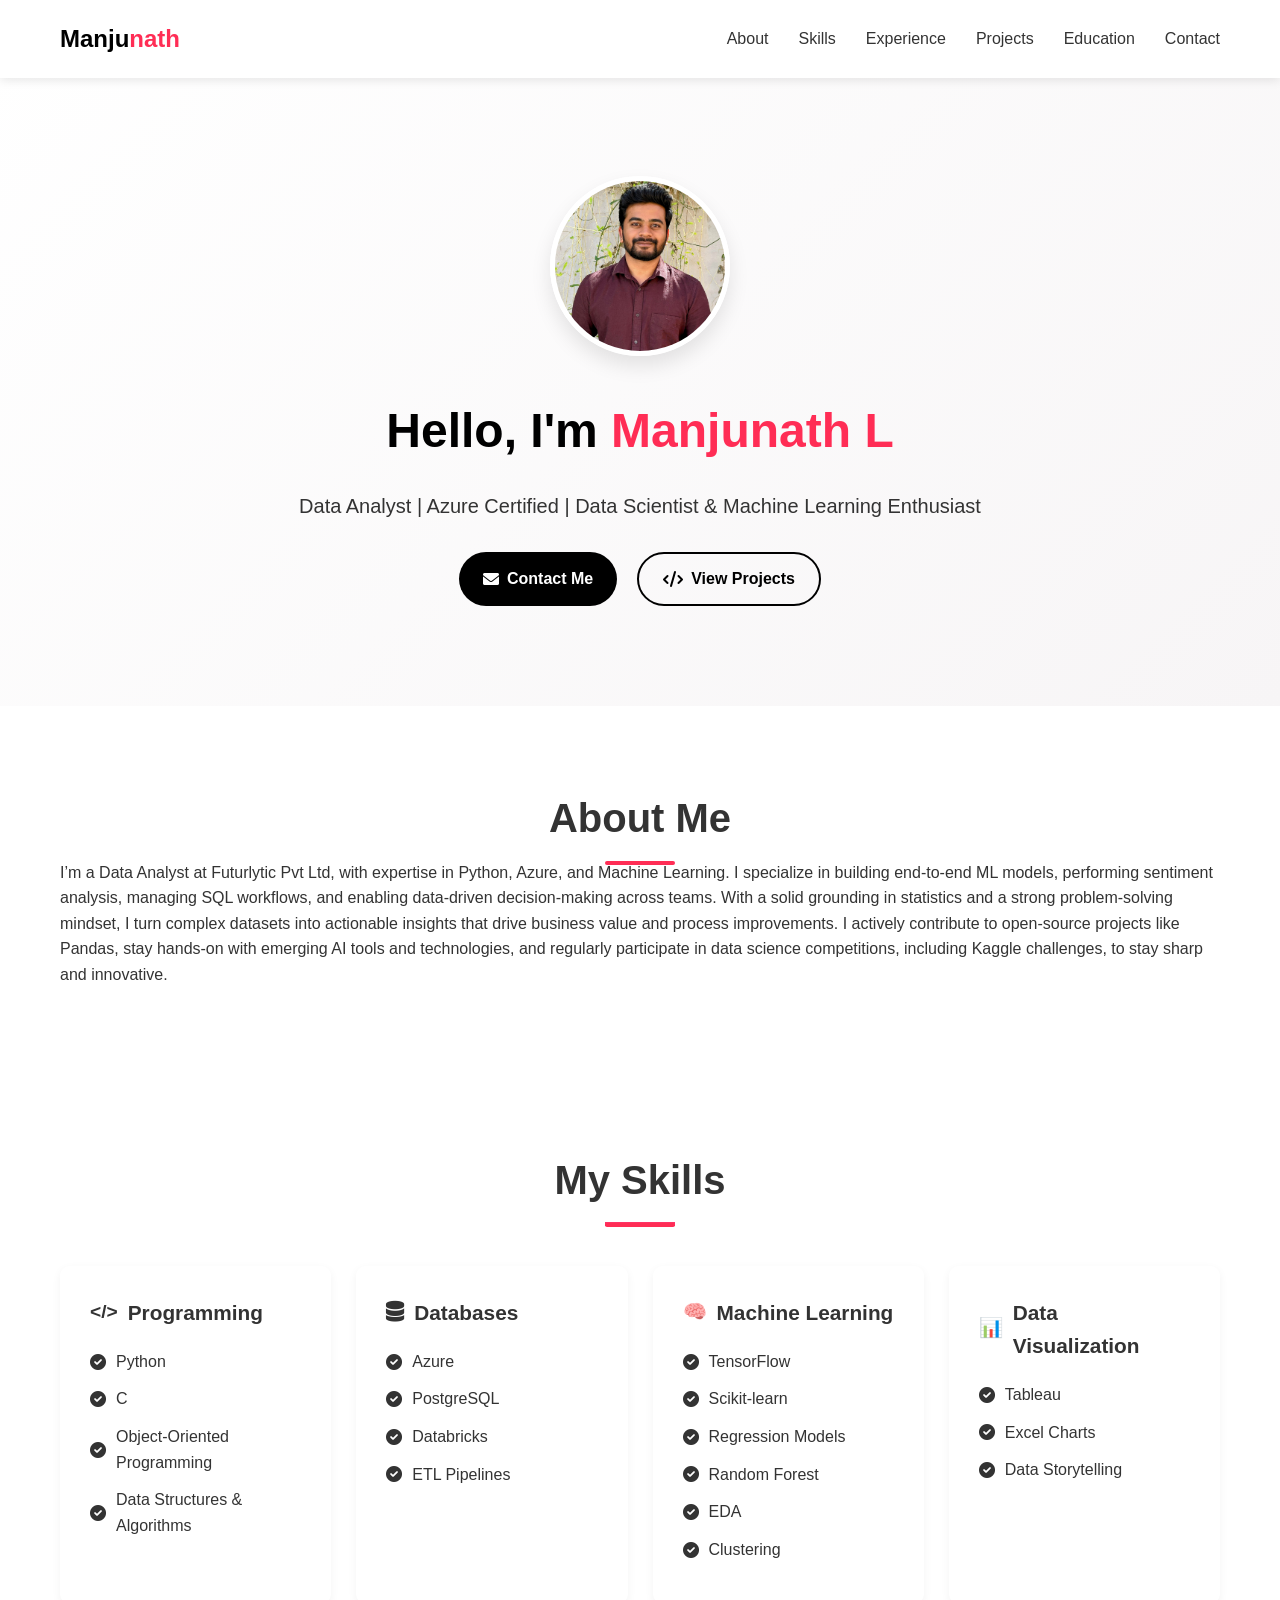
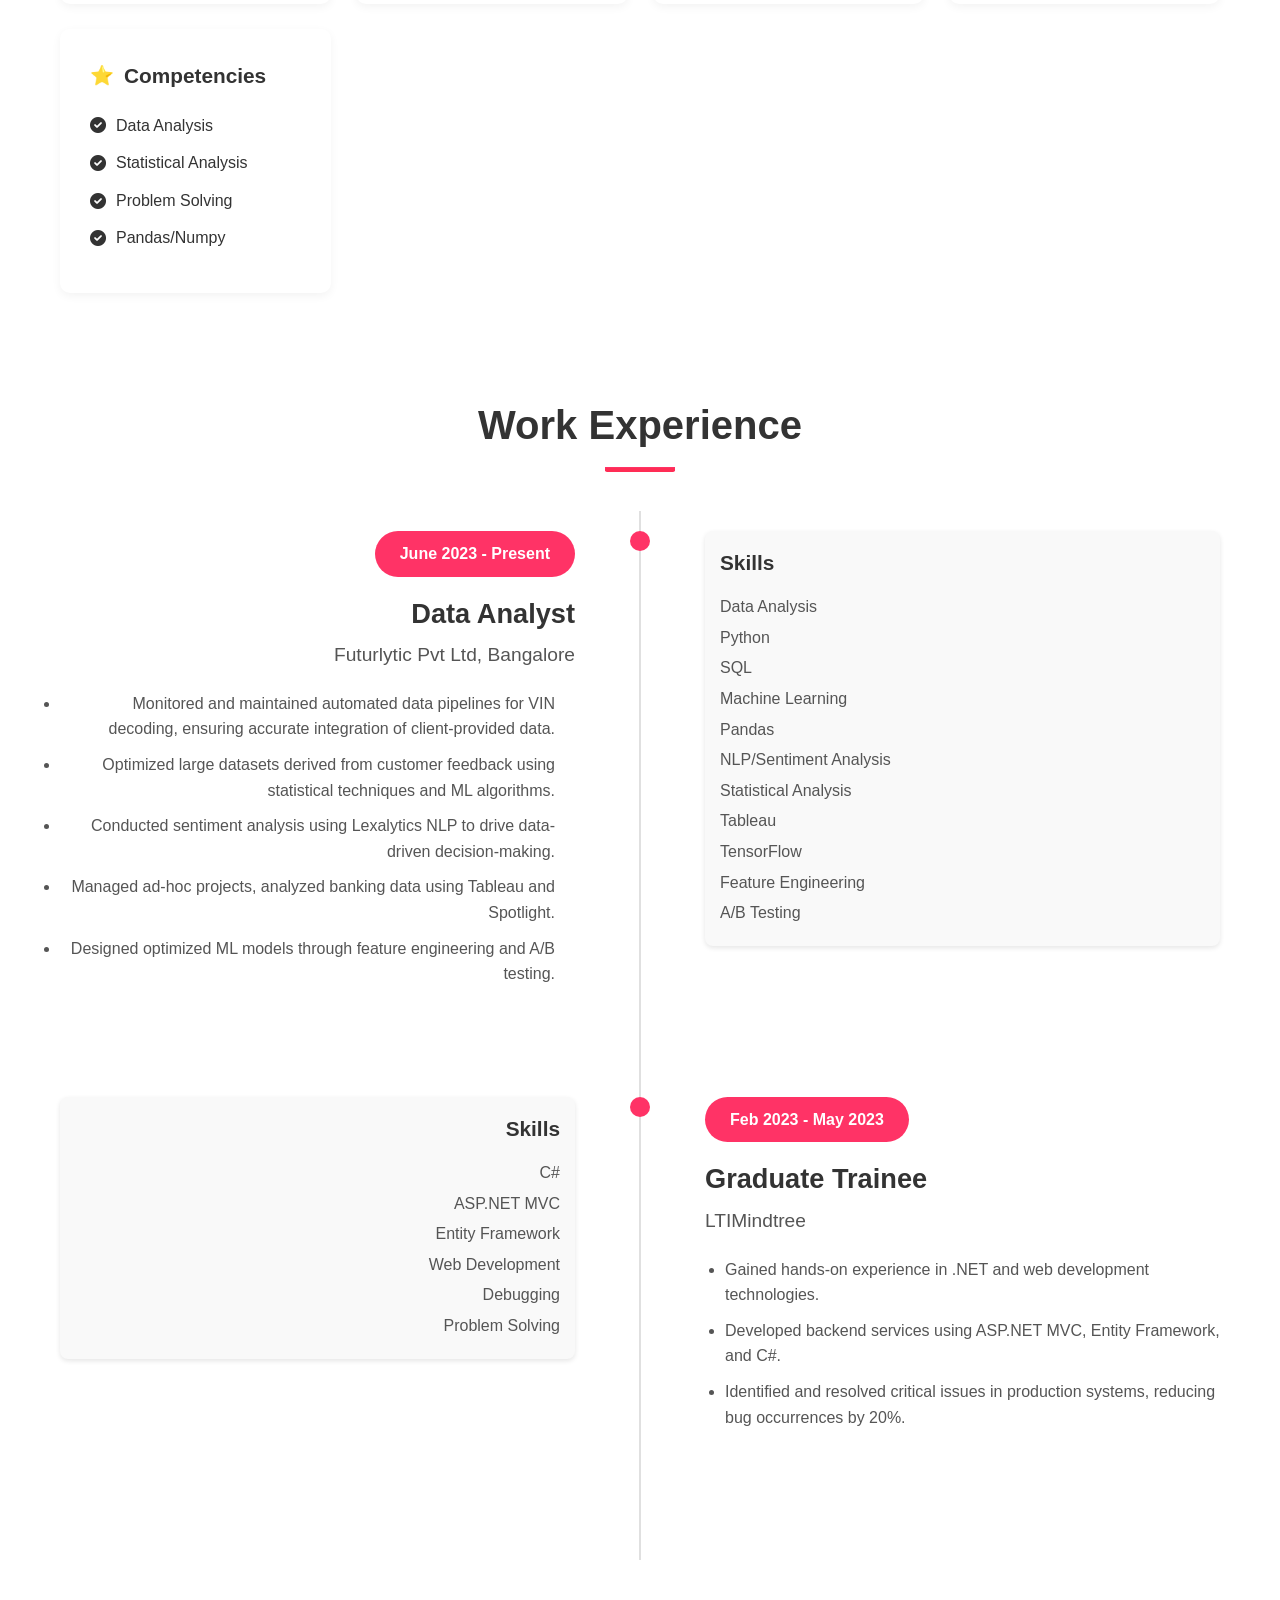
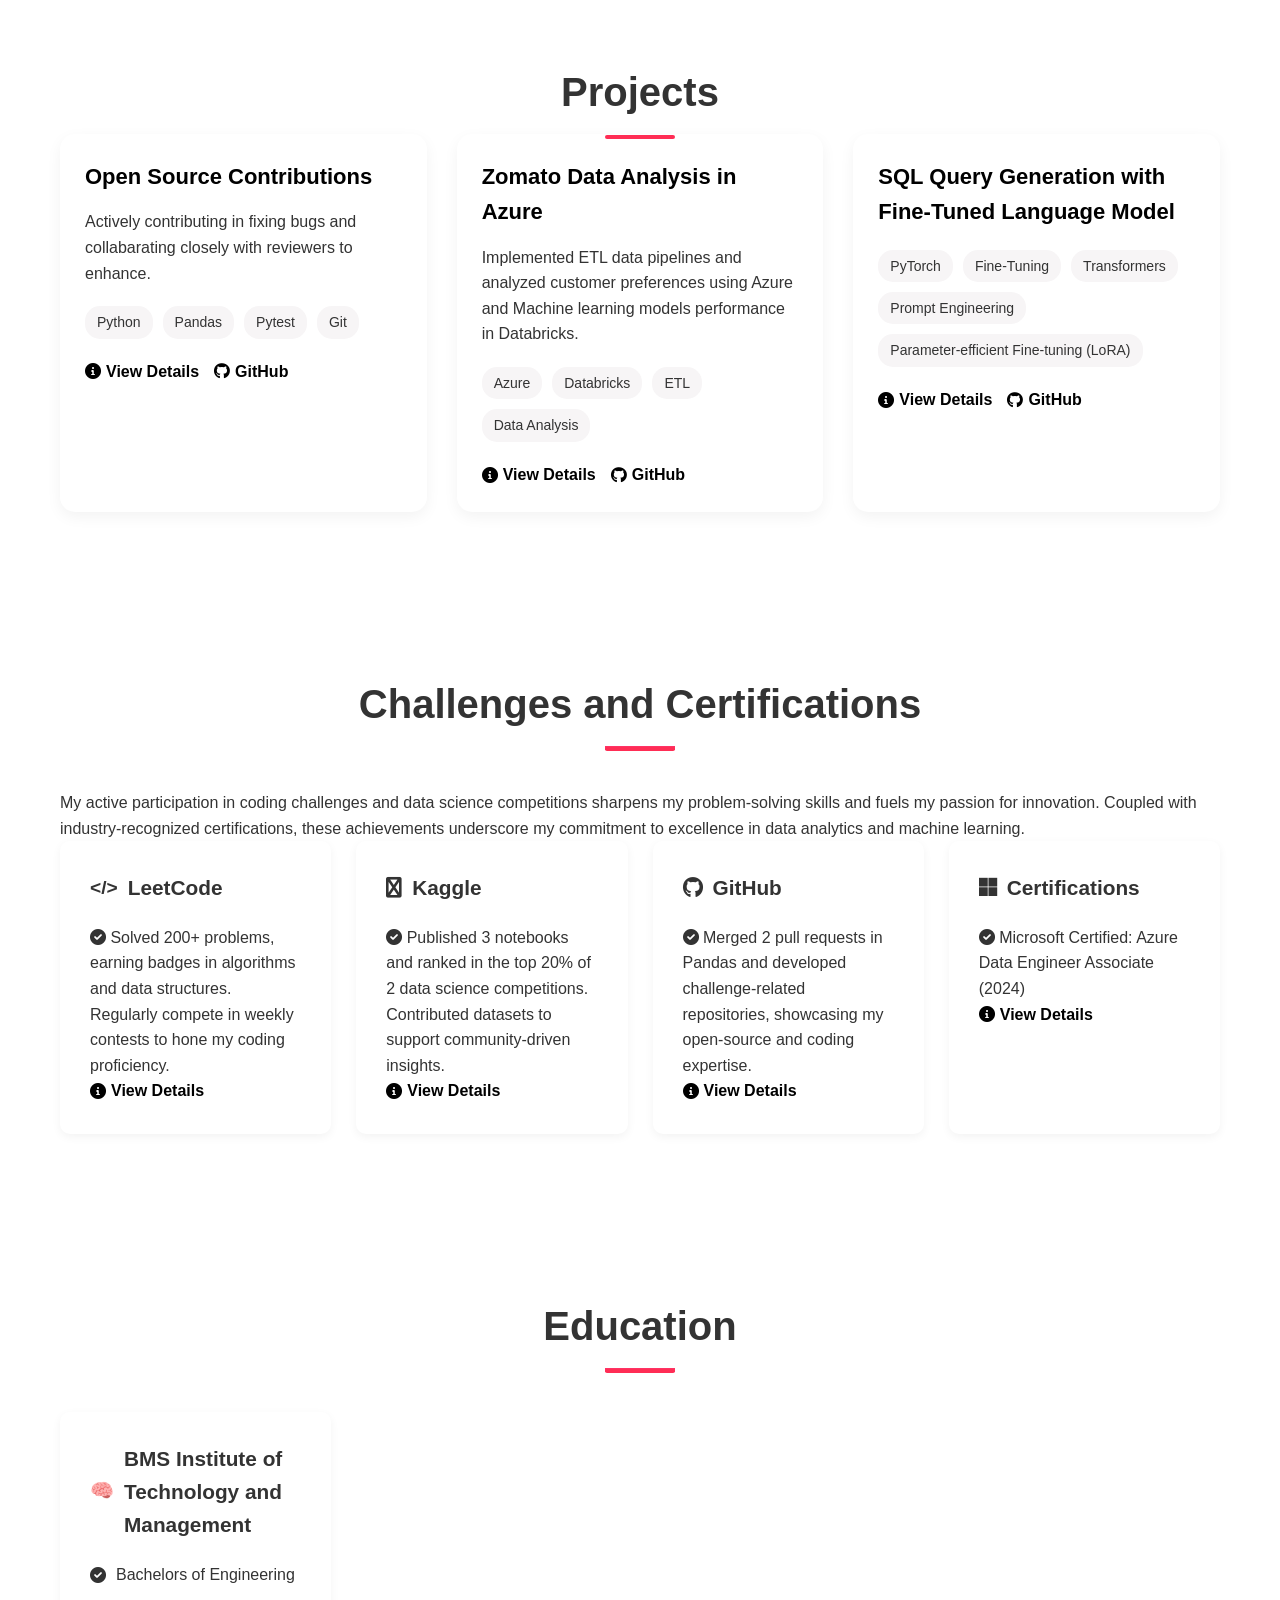
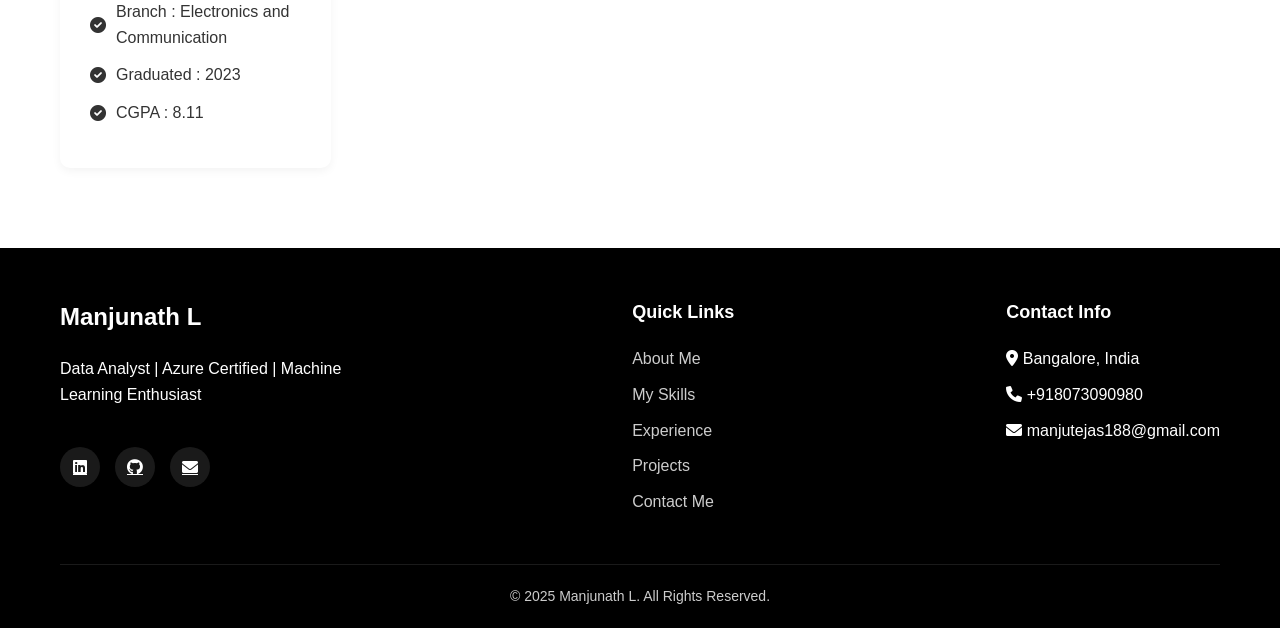
==== index.html @ 05cb747d "My portfolio" ====
<!DOCTYPE html>
<html lang="en">
<head>
    <meta charset="UTF-8">
    <meta name="viewport" content="width=device-width, initial-scale=1.0">
    <title>Manjunath L - Portfolio</title>
    <link href="https://cdnjs.cloudflare.com/ajax/libs/font-awesome/6.0.0-beta3/css/all.min.css" rel="stylesheet">
    <link href="style.css" rel="stylesheet">
</head>
script src="script.js"></script>
<body>
    <!-- Header Section -->
    <header>
        <div class="container">
            <div class="navbar">
                <a href="#" class="logo">Manju<span>nath</span></a>
                <ul class="nav-links" id="navLinks">
                    <li><a href="#about">About</a></li>
                    <li><a href="#skills">Skills</a></li>
                    <li><a href="#experience">Experience</a></li>
                    <li><a href="#projects">Projects</a></li>
                    <li><a href="#education">Education</a></li>
                    <li><a href="#footer-content">Contact</a></li>
                </ul>
                <div class="nav-toggle" id="navToggle">
                    <i class="fas fa-bars"></i>
                </div>
            </div>
        </div>
    </header>

    <!-- Hero Section -->
    <section class="hero">
        <div class="container">
            <div class="hero-content fadeIn">
                <img src="hero_img.jpg" alt="Manjunath L" class="hero-img">
                <h1>Hello, I'm <span style="color: var(--highlight);">Manjunath L</span></h1>
                <p>Data Analyst | Azure Certified | Data Scientist & Machine Learning Enthusiast</p>
                <div class="cta-buttons">
                    <a href="manjutejas188@gmail.com" class="btn btn-primary">
                        <i class="fas fa-envelope"></i> Contact Me
                    </a>
                    <a href="#projects" class="btn btn-secondary">
                        <i class="fas fa-code"></i> View Projects
                    </a>
                </div>
            </div>
        </div>
    </section>

    <!-- About Section -->
    <section class="section" id="about">
        <div class="container">
            <h2 class="section-title">About Me</h2>
            <div class="about-content">
                <div class="about-text">
                    <p>I’m a Data Analyst at Futurlytic Pvt Ltd, with expertise in Python, Azure, and Machine Learning. I specialize in building end-to-end ML models, performing sentiment analysis, managing SQL workflows, and enabling data-driven decision-making across teams.

                        With a solid grounding in statistics and a strong problem-solving mindset, I turn complex datasets into actionable insights that drive business value and process improvements.
                        
                        I actively contribute to open-source projects like Pandas, stay hands-on with emerging AI tools and technologies, and regularly participate in data science competitions, including Kaggle challenges, to stay sharp and innovative.</p>
                </div>
                <!-- <div class="about-img">
                    <img src="/api/placeholder/600/400" alt="About Manjunath">
                </div> -->
            </div>
        </div>
    </section>

    <!-- Skills Section -->
    <section class="section skills" id="skills">
        <div class="container">
            <h2 class="section-title">My Skills</h2>
            <div class="title-underline"></div>
            
            <div class="skills-grid">
                <div class="skill-card">
                    <h3><span class="skill-icon">&lt;/&gt;</span> Programming</h3>
                    <ul class="skill-list">
                        <li><i class="fas fa-check-circle"></i> Python</li>
                        <li><i class="fas fa-check-circle"></i> C</li>
                        <li><i class="fas fa-check-circle"></i> Object-Oriented Programming</li>
                        <li><i class="fas fa-check-circle"></i> Data Structures & Algorithms</li>
                    </ul>
                </div>
                
                <div class="skill-card">
                    <h3><i class="fas fa-database"></i> Databases</h3>
                    <ul class="skill-list">
                        <li><i class="fas fa-check-circle"></i> Azure</li>
                        <li><i class="fas fa-check-circle"></i> PostgreSQL</li>
                        <li><i class="fas fa-check-circle"></i> Databricks</li>
                        <li><i class="fas fa-check-circle"></i> ETL Pipelines</li>
                    </ul>
                </div>
                
                <div class="skill-card">
                    <h3><span class="skill-icon">🧠</span> Machine Learning</h3>
                    <ul class="skill-list">
                        <li><i class="fas fa-check-circle"></i>TensorFlow</li>
                        <li><i class="fas fa-check-circle"></i> Scikit-learn</li>
                        <li><i class="fas fa-check-circle"></i> Regression Models</li>
                        <li><i class="fas fa-check-circle"></i> Random Forest</li>
                        <li><i class="fas fa-check-circle"></i>EDA</li>
                        <li><i class="fas fa-check-circle"></i>Clustering</li>
                    </ul>
                </div>
                
                <div class="skill-card">
                    <h3><span class="skill-icon">📊</span> Data Visualization</h3>
                    <ul class="skill-list">
                        <li><i class="fas fa-check-circle"></i> Tableau</li>
                        <li><i class="fas fa-check-circle"></i> Excel Charts</li>
                        <li><i class="fas fa-check-circle"></i>Data Storytelling</li>
                    </ul>
                </div>
                
                <div class="skill-card">
                    <h3><span class="skill-icon">⭐</span> Competencies</h3>
                    <ul class="skill-list">
                        <li><i class="fas fa-check-circle"></i> Data Analysis</li>
                        <li><i class="fas fa-check-circle"></i> Statistical Analysis</li>
                        <li><i class="fas fa-check-circle"></i> Problem Solving</li>
                        <li><i class="fas fa-check-circle"></i> Pandas/Numpy</li>
                    </ul>
                </div>
            </div>
        </div>
    </section>

    <!-- Experience Section -->
    <section class="work-experience-section" id="experience">
        <h1 class="section-title">Work Experience</h1>
        <div class="title-underline"></div>
        
        <div class="timeline-container">
            <!-- Vertical timeline line -->
            <div class="timeline-line"></div>
            
            <!-- First job entry - Experience on left, Skills on right -->
            <div class="timeline-entry">
                <div class="timeline-left">
                    <div class="timeline-date-pill">June 2023 - Present</div>
                    <h2 class="job-title">Data Analyst</h2>
                    <h3 class="company-name">Futurlytic Pvt Ltd, Bangalore</h3>
                    <ul class="job-responsibilities">
                        <li>Monitored and maintained automated data pipelines for VIN decoding, ensuring accurate integration of client-provided data.</li>
                        <li>Optimized large datasets derived from customer feedback using statistical techniques and ML algorithms.</li>
                        <li>Conducted sentiment analysis using Lexalytics NLP to drive data-driven decision-making.</li>
                        <li>Managed ad-hoc projects, analyzed banking data using Tableau and Spotlight.</li>
                        <li>Designed optimized ML models through feature engineering and A/B testing.</li>
                    </ul>
                </div>
                
                <div class="timeline-center">
                    <div class="timeline-dot"></div>
                </div>
                
                <div class="timeline-right">
                    <!-- Skills on the right side -->
                    <div class="skills-container">
                        <h3>Skills</h3>
                        <ul class="skills-list">
                            <li>Data Analysis</li>
                            <li>Python</li>
                            <li>SQL</li>
                            <li>Machine Learning</li>
                            <li>Pandas</li>
                            <li>NLP/Sentiment Analysis</li>
                            <li>Statistical Analysis</li>
                            <li>Tableau</li>
                            <li>TensorFlow</li>
                            <li>Feature Engineering</li>
                            <li>A/B Testing</li>
                        </ul>
                    </div>
                </div>
            </div>
            
            <!-- Second job entry - Experience on right, Skills on left -->
            <div class="timeline-entry">
                <div class="timeline-left">
                    <!-- Skills on the left side -->
                    <div class="skills-container">
                        <h3>Skills</h3>
                        <ul class="skills-list">
                            <li>C#</li>
                            <li>ASP.NET MVC</li>
                            <li>Entity Framework</li>
                            <li>Web Development</li>
                            <li>Debugging</li>
                            <li>Problem Solving</li>
                        </ul>
                    </div>
                </div>
                
                <div class="timeline-center">
                    <div class="timeline-dot"></div>
                </div>
                
                <div class="timeline-right">
                    <div class="timeline-date-pill">Feb 2023 - May 2023</div>
                    <h2 class="job-title">Graduate Trainee</h2>
                    <h3 class="company-name">LTIMindtree</h3>
                    <ul class="job-responsibilities">
                        <li>Gained hands-on experience in .NET and web development technologies.</li>
                        <li>Developed backend services using ASP.NET MVC, Entity Framework, and C#.</li>
                        <li>Identified and resolved critical issues in production systems, reducing bug occurrences by 20%.</li>
                    </ul>
                </div>
            </div>
        </div>
    </section>
    <!-- Projects Section -->
    <section class="section" id="projects">
        <div class="container">
            <h2 class="section-title">Projects</h2>
            <div class="projects-grid">
                <div class="project-card">

                    <!-- <img src="/api/placeholder/400/200" alt="Open source contributions" class="project-img"> -->
                    <div class="project-content">
                        <h3 class="project-title">Open Source Contributions</h3>
                        <p class="project-description">Actively contributing in fixing bugs and collabarating closely with reviewers to enhance.</p>
                        <div class="project-tags">
                            <span class="project-tag">Python</span>
                            <span class="project-tag">Pandas</span>
                            <span class="project-tag">Pytest</span>
                            <span class="project-tag">Git</span>
                        </div>
                        <div class="project-links">
                            <a href="pandas-contri.html" class="project-link">
                                <i class="fas fa-info-circle"></i> View Details
                            </a>
                            <a href="#" class="project-link">
                                <i class="fab fa-github"></i> GitHub
                            </a>
                        </div>
                    </div>
                </div>

                <div class="project-card">
                    <!-- <img src="/api/placeholder/400/200" alt="Zomato Data Analysis" class="project-img"> -->
                    <div class="project-content">
                        <h3 class="project-title">Zomato Data Analysis in Azure</h3>
                        <p class="project-description">Implemented ETL data pipelines and analyzed customer preferences using Azure and Machine learning models performance in Databricks.</p>
                        <div class="project-tags">
                            <span class="project-tag">Azure</span>
                            <span class="project-tag">Databricks</span>
                            <span class="project-tag">ETL</span>
                            <span class="project-tag">Data Analysis</span>
                        </div>
                        <div class="project-links">
                            <a href="zomato-project.html" class="project-link">
                                <i class="fas fa-info-circle"></i> View Details
                            </a>
                            <a href="#" class="project-link">
                                <i class="fab fa-github"></i> GitHub
                            </a>
                        </div>
                    </div>
                </div>
                
                <!-- Add your other project cards here -->
                <div class="project-card">
                    <!-- <img src="/api/placeholder/400/200" alt="Tensor" class="project-img"> -->
                    <div class="project-content">
                        <h3 class="project-title">SQL Query Generation with Fine-Tuned Language Model</h3>
                        <p class="project-description"></p>
                        <div class="project-tags">
                            <span class="project-tag">PyTorch</span>
                            <span class="project-tag">Fine-Tuning</span>
                            <span class="project-tag">Transformers</span>
                            <span class="project-tag">Prompt Engineering</span>
                            <span class="project-tag">Parameter-efficient Fine-tuning (LoRA)</span>
                            <!-- <span class="project-tag"></span> -->
                        </div>
                        <div class="project-links">
                            <a href="sqlproject.html" class="project-link">
                                <i class="fas fa-info-circle"></i> View Details
                            </a>
                            <a href="#" class="project-link">
                                <i class="fab fa-github"></i> GitHub
                            </a>
                        </div>
                    </div>
                </div>
            </div>
        </div>
    </section>


    <section class="section skills" id="skills">
        <div class="container">
            <h2 class="section-title">Challenges and Certifications</h2>
            <div class="title-underline"></div>
            <p>My active participation in coding challenges and data science competitions sharpens my problem-solving skills and fuels my passion for innovation.
            Coupled with industry-recognized certifications, these achievements underscore my commitment to excellence in data analytics and machine learning.</p>
            <div class="skills-grid">
                <div class="skill-card">
                    <h3><span class="skill-icon">&lt;/&gt;</span>LeetCode</h3>
                    <ul class="skill-list">
                        <i class="fas fa-check-circle"></i>
                        Solved 200+ problems, earning badges 
                        in algorithms and data structures. Regularly compete in weekly contests to hone my coding proficiency.
                    </ul>
                    <a href="https://leetcode.com/u/ManjunathL/" class="project-link">
                        <i class="fas fa-info-circle"></i> View Details
                    </a>
                </div>
                
                <div class="skill-card">
                    <h3><i class="fab fa-code"></i> Kaggle </h3>
                    <ul class="skill-list">
                    <i class="fas fa-check-circle"></i>
                    Published 3 notebooks and ranked in the top 20% of 2 data science competitions. Contributed datasets to support community-driven insights.
                    </ul>
                    <a href="https://www.kaggle.com/manjutejas" class="project-link">
                        <i class="fas fa-info-circle"></i> View Details
                    </a>
                </div>
                
                
                <div class="skill-card">
                    <h3><span class="fab fa-github"></span>GitHub</h3>
                    <ul class="skill-list">
                        <i class="fas fa-check-circle"></i>
                        Merged 2 pull requests in Pandas and developed challenge-related repositories, showcasing my open-source and coding expertise.
                        </ul>
                        <a href="https://github.com/Manju080" class="project-link">
                            <i class="fas fa-info-circle"></i> View Details
                        </a>
                    </ul>
                </div>
                
                <div class="skill-card">
                    <h3><span class="fab fa-microsoft"></span> Certifications</h3>
                    <ul class="skill-list">
                        <i class="fas fa-check-circle"></i>
                        Microsoft Certified: Azure Data Engineer Associate (2024)
                        </ul>
                        <a href="https://learn.microsoft.com/en-in/users/manjunath0805/transcript/7xxe4tx5ko0rozz" class="project-link">
                            <i class="fas fa-info-circle"></i> View Details
                        </a>
                    </ul>
                </div>
            </div>
        </div>
    </section>


    <section class="section skills" id="education">
        <div class="container">
            <h2 class="section-title">Education</h2>
            <div class="title-underline"></div>
            <div class="skills-grid">
                <div class="skill-card">
                    <h3><span class="skill-icon">🧠</span>BMS Institute of Technology and Management</h3>
                    <ul class="skill-list">
                        <li><i class="fas fa-check-circle"></i> Bachelors of Engineering</li>
                        <li><i class="fas fa-check-circle"></i>Branch : Electronics and Communication</li>
                        <li><i class="fas fa-check-circle"></i>Graduated : 2023</li>
                        <li><i class="fas fa-check-circle"></i>CGPA : 8.11</li>
                    </ul>
                </div>
            </div>
        </div>
    </section>

    <!-- Footer -->
    <footer>
        <div class="container" id = "Contact">
            <div class="footer-content">
                <div class="footer-about">
                    <div class="footer-logo">Manjunath L</div>
                    <p>Data Analyst | Azure Certified | Machine Learning Enthusiast</p>
                    <div class="social-links">
                        <div class="social-links">
                            <a href="https://www.linkedin.com/in/manjunath-l-4771a6202/"><i class="fab fa-linkedin"></i></a>
                            <a href="https://github.com/Manju080"><i class="fab fa-github"></i></a>
                            <a href="#"><i class="fas fa-envelope"></i></a>
                        </div>
                    </div>
                </div>
                <div class="footer-links">
                    <h3>Quick Links</h3>
                    <ul>
                        <li><a href="index.html#about">About Me</a></li>
                        <li><a href="index.html#skills">My Skills</a></li>
                        <li><a href="index.html#experience">Experience</a></li>
                        <li><a href="index.html#projects">Projects</a></li>
                        <li><a href="manjutejas188@gmail.com">Contact Me</a></li>
                    </ul>
                </div>
                <div class="footer-links">
                    <h3>Contact Info</h3>
                    <ul>
                        <li><i class="fas fa-map-marker-alt"></i> Bangalore, India</li>
                        <li><i class="fas fa-phone"></i> +918073090980</li>
                        <li><i class="fas fa-envelope"></i> manjutejas188@gmail.com </li>
                    </ul>
                </div>
            </div>
            <div class="copyright">
                © 2025 Manjunath L. All Rights Reserved.
            </div>
        </div>
    </footer>
---- style.css ----
:root {
    --primary: #ffffff;
    --secondary: #f7f5f6;
    --accent: #000000;
    --text: #333333;
    --highlight: #ff2d55;
}

* {
    margin: 0;
    padding: 0;
    box-sizing: border-box;
    font-family: 'Avenir Next', 'Segoe UI', sans-serif;
}

body {
    background-color: var(--primary);
    color: var(--text);
    line-height: 1.6;
}

.container {
    max-width: 1200px;
    margin: 0 auto;
    padding: 0 20px;
}

/* Header Styles */
header {
    background-color: var(--primary);
    box-shadow: 0 2px 10px rgba(0, 0, 0, 0.1);
    position: fixed;
    width: 100%;
    z-index: 1000;
    top: 0;
}

.navbar {
    display: flex;
    justify-content: space-between;
    align-items: center;
    padding: 20px 0;
}

.logo {
    font-size: 24px;
    font-weight: 700;
    color: var(--accent);
    text-decoration: none;
}

.logo span {
    color: var(--highlight);
}

.nav-links {
    display: flex;
    list-style: none;
}

.nav-links li {
    margin-left: 30px;
}

.nav-links a {
    text-decoration: none;
    color: var(--text);
    font-weight: 500;
    transition: all 0.3s ease;
}

.nav-links a:hover {
    color: var(--highlight);
}

.nav-toggle {
    display: none;
    font-size: 24px;
    cursor: pointer;
}

/* Hero Section */
.hero {
    padding: 150px 0 100px;
    background: linear-gradient(135deg, var(--primary) 0%, var(--secondary) 100%);
    text-align: center;
}

.hero-content {
    max-width: 800px;
    margin: 0 auto;
}

.hero h1 {
    font-size: 48px;
    margin-bottom: 20px;
    color: var(--accent);
}

.hero p {
    font-size: 20px;
    margin-bottom: 30px;
    color: var(--text);
}

.hero-img {
    width: 180px;
    height: 180px;
    border-radius: 50%;
    margin: 0 auto 30px;
    object-fit: cover;
    border: 5px solid var(--primary);
    box-shadow: 0 10px 20px rgba(0, 0, 0, 0.1);
}

.cta-buttons {
    display: flex;
    justify-content: center;
    gap: 20px;
    margin-top: 30px;
}

.btn {
    padding: 12px 24px;
    font-size: 16px;
    border-radius: 30px;
    font-weight: 600;
    text-decoration: none;
    transition: all 0.3s ease;
    cursor: pointer;
    display: inline-flex;
    align-items: center;
    gap: 8px;
}

.btn-primary {
    background-color: var(--accent);
    color: var(--primary);
    border: none;
}

.btn-primary:hover {
    background-color: #333;
    transform: translateY(-3px);
}

.btn-secondary {
    background-color: transparent;
    color: var(--accent);
    border: 2px solid var(--accent);
}

.btn-secondary:hover {
    background-color: rgba(0, 0, 0, 0.05);
    transform: translateY(-3px);
}

/* About Section */
.section {
    padding: 100px 0;
}

.section-title {
    font-size: 36px;
    margin-bottom: 60px;
    text-align: center;
    position: relative;
}

.section-title::after {
    content: '';
    position: absolute;
    bottom: -15px;
    left: 50%;
    transform: translateX(-50%);
    width: 80px;
    height: 4px;
    background-color: var(--highlight);
    border-radius: 2px;
}

.about-content {
    display: flex;
    gap: 50px;
    align-items: center;
}

.about-text {
    flex: 1;
}

.about-img {
    flex: 1;
    border-radius: 20px;
    box-shadow: 0 10px 30px rgba(0, 0, 0, 0.1);
    overflow: hidden;
}

.about-img img {
    width: 100%;
    height: auto;
    transition: transform 0.5s ease;
}

.about-img:hover img {
    transform: scale(1.05);
}

/* Skills Section */
.skills {
    background-color: var(--secondary);
    padding: 80px 0;
}

.container {
    max-width: 1200px;
    margin: 0 auto;
    padding: 0 20px;
}

.section-title {
    text-align: center;
    font-size: 2.5rem;
    margin-bottom: 50px;
    color: var(--accent);
    position: relative;
}

.section-title:after {
    content: '';
    position: absolute;
    width: 70px;
    height: 4px;
    background-color: var(--highlight);
    bottom: -15px;
    left: 50%;
    transform: translateX(-50%);
}

/* Grid layout for skills and competencies */
.skills-grid {
    display: grid;
    grid-template-columns: 2fr 1fr;
    gap: 40px;
}

/* Skills styling */
.section {
    padding: 80px 0;
    background-color: var(--primary-bg);
}

.container {
    max-width: 1200px;
    margin: 0 auto;
    padding: 0 20px;
}

.section-title {
    text-align: center;
    font-size: 2.5rem;
    margin-bottom: 10px;
    color: var(--text-color);
}

.title-underline {
    width: 70px;
    height: 4px;
    background-color: var(--accent-color);
    margin: 0 auto 40px;
}

.skills-grid {
    display: grid;
    grid-template-columns: repeat(auto-fill, minmax(250px, 1fr));
    gap: 25px;
}

.skill-card {
    background-color: var(--card-bg);
    border-radius: 10px;
    padding: 30px;
    box-shadow: 0 3px 10px rgba(0, 0, 0, 0.05);
    transition: transform 0.3s ease, box-shadow 0.3s ease;
}

.skill-card:hover {
    transform: translateY(-5px);
    box-shadow: 0 8px 20px rgba(0, 0, 0, 0.1);
}

.skill-card h3 {
    font-size: 1.3rem;
    margin-bottom: 20px;
    color: var(--text-color);
    display: flex;
    align-items: center;
    gap: 10px;
}

.skill-icon {
    font-size: 1.2rem;
}

.skill-list {
    list-style: none;
    padding: 0;
    margin: 0;
}

.skill-list li {
    margin-bottom: 12px;
    display: flex;
    align-items: center;
    gap: 10px;
}

.check-icon {
    color: var(--check-color);
    font-weight: bold;
}

/* Competencies styling */
.competencies-container {
    margin-top: 5px;
}

.competency-item {
    margin-bottom: 18px;
}

.competency-info {
    display: flex;
    justify-content: space-between;
    margin-bottom: 6px;
}

.competency-name {
    font-size: 0.95rem;
}

.competency-percentage {
    font-weight: 600;
    color: var(--accent-color);
}

.progress-bar {
    height: 8px;
    background-color: var(--progress-bar-bg);
    border-radius: 4px;
    overflow: hidden;
}

.progress-fill {
    height: 100%;
    background-color: var(--progress-fill);
    border-radius: 4px;
    transition: width 1s ease-in-out;
}

/* Make sure Competencies card is wider */
.skill-card:last-child {
    grid-column: auto / span 1;
}

/* Responsive adjustments */
@media (max-width: 768px) {
    .skills-grid {
        grid-template-columns: 1fr;
    }
    
    .skill-card:last-child {
        grid-column: auto;
    }
}

/* Experience Section */
/* Base styling */
.work-experience-section {
    max-width: 1200px;
    margin: 0 auto;
    padding: 20px;
    font-family: Arial, sans-serif;
}

.section-title {
    text-align: center;
    font-size: 2.5rem;
    margin-bottom: 10px;
    color: #333;
}

.title-underline {
    width: 70px;
    height: 4px;
    background-color: #ff3366;
    margin: 0 auto 40px;
}

/* Timeline container and vertical line */
.timeline-container {
    position: relative;
    padding: 20px 0;
}

.timeline-line {
    position: absolute;
    top: 0;
    bottom: 0;
    left: 50%;
    width: 2px;
    background-color: #e0e0e0;
    transform: translateX(-50%);
}

/* Timeline entries */
.timeline-entry {
    display: flex;
    position: relative;
    margin-bottom: 100px;
}

.timeline-left {
    flex: 1;
    padding-right: 50px;
    text-align: right;
}

.timeline-center {
    width: 30px;
    position: relative;
    display: flex;
    justify-content: center;
    z-index: 2;
}

.timeline-right {
    flex: 1;
    padding-left: 50px;
    text-align: left;
}

/* Timeline elements */
.timeline-dot {
    width: 20px;
    height: 20px;
    background-color: #ff3366;
    border-radius: 50%;
}

.timeline-date-pill {
    display: inline-block;
    background-color: #ff3366;
    color: white;
    padding: 10px 25px;
    border-radius: 50px;
    margin-bottom: 15px;
    font-weight: bold;
}

/* Content styling */
.job-title {
    font-size: 1.7rem;
    margin-bottom: 5px;
    color: #333;
}

.company-name {
    font-size: 1.2rem;
    margin-bottom: 20px;
    color: #555;
    font-weight: normal;
}

.job-responsibilities {
    list-style-type: disc;
    padding-left: 20px;
    text-align: left;
}

.timeline-left .job-responsibilities {
    padding-left: 0;
    padding-right: 20px;
    text-align: right;
}

.job-responsibilities li {
    margin-bottom: 10px;
    color: #555;
}

/* Skills styling */
.skills-container {
    padding: 15px;
    border-radius: 8px;
    background-color: #f9f9f9;
    box-shadow: 0 2px 5px rgba(0,0,0,0.1);
}

.skills-container h3 {
    font-size: 1.3rem;
    margin-bottom: 15px;
    color: #333;
}

.skills-list {
    list-style-type: none;
    padding: 0;
}

.timeline-left .skills-list {
    text-align: right;
}

.timeline-right .skills-list {
    text-align: left;
}

.skills-list li {
    margin-bottom: 5px;
    color: #555;
}

/* Responsive adjustments */
@media (max-width: 768px) {
    .timeline-entry {
        flex-direction: column;
    }
    
    .timeline-left, .timeline-right {
        width: 100%;
        text-align: left;
        padding: 0 0 0 30px;
    }
    
    .timeline-center {
        position: absolute;
        left: 0;
        top: 0;
        height: 100%;
        width: 20px;
    }
    
    .timeline-line {
        left: 10px;
    }
    
    .timeline-left .job-responsibilities {
        text-align: left;
        padding-left: 20px;
        padding-right: 0;
    }
    
    .timeline-left .skills-list {
        text-align: left;
    }
}
/* Projects Section */
.projects-grid {
    display: grid;
    grid-template-columns: repeat(auto-fill, minmax(350px, 1fr));
    gap: 30px;
}

.project-card {
    background-color: var(--primary);
    border-radius: 15px;
    overflow: hidden;
    box-shadow: 0 5px 15px rgba(0, 0, 0, 0.05);
    transition: transform 0.3s ease, box-shadow 0.3s ease;
}

.project-card:hover {
    transform: translateY(-10px);
    box-shadow: 0 15px 30px rgba(0, 0, 0, 0.1);
}

.project-img {
    width: 100%;
    height: 200px;
    object-fit: cover;
}

.project-content {
    padding: 25px;
}

.project-title {
    font-size: 22px;
    margin-bottom: 15px;
    color: var(--accent);
}

.project-description {
    margin-bottom: 20px;
}

.project-tags {
    display: flex;
    flex-wrap: wrap;
    gap: 10px;
    margin-bottom: 20px;
}

.project-tag {
    background-color: var(--secondary);
    padding: 5px 12px;
    border-radius: 15px;
    font-size: 14px;
    font-weight: 500;
}

.project-links {
    display: flex;
    gap: 15px;
}

.project-link {
    text-decoration: none;
    color: var(--accent);
    font-weight: 600;
    display: flex;
    align-items: center;
    gap: 5px;
    transition: color 0.3s ease;
}

.project-link:hover {
    color: var(--highlight);
}

/* Education & Certification */
.education {
    background-color: var(--secondary);
}

.education-grid {
    display: grid;
    grid-template-columns: repeat(auto-fill, minmax(300px, 1fr));
    gap: 30px;
}

.education-card {
    background-color: var(--primary);
    border-radius: 15px;
    padding: 30px;
    box-shadow: 0 5px 15px rgba(0, 0, 0, 0.05);
    transition: transform 0.3s ease;
}

.education-card:hover {
    transform: translateY(-5px);
}

.education-header {
    display: flex;
    align-items: center;
    gap: 15px;
    margin-bottom: 20px;
}

.education-icon {
    width: 50px;
    height: 50px;
    background-color: var(--secondary);
    border-radius: 10px;
    display: flex;
    align-items: center;
    justify-content: center;
    font-size: 24px;
    color: var(--accent);
}

.education-title {
    font-size: 20px;
    color: var(--accent);
    margin-bottom: 5px;
}

.education-subtitle {
    color: var(--text);
    font-weight: 500;
}

.education-date {
    margin-top: 10px;
    font-size: 14px;
    color: #777;
}

.education-description {
    margin-top: 15px;
}



/* Achievements */
.achievements-list {
    max-width: 800px;
    margin: 0 auto;
}

.achievement-item {
    background-color: var(--primary);
    border-radius: 15px;
    padding: 25px;
    margin-bottom: 20px;
    box-shadow: 0 5px 15px rgba(0, 0, 0, 0.05);
    display: flex;
    align-items: center;
    gap: 20px;
    transition: transform 0.3s ease;
}

.achievement-item:hover {
    transform: translateY(-5px);
}

.achievement-icon {
    width: 60px;
    height: 60px;
    background-color: var(--secondary);
    border-radius: 50%;
    display: flex;
    align-items: center;
    justify-content: center;
    font-size: 24px;
    color: var(--highlight);
    flex-shrink: 0;
}

.achievement-content {
    flex: 1;
}

.achievement-title {
    font-size: 20px;
    margin-bottom: 10px;
    color: var(--accent);
}

/* Contact Section */
.contact {
    background-color: var(--secondary);
}

.contact-container {
    display: grid;
    grid-template-columns: repeat(auto-fit, minmax(300px, 1fr));
    gap: 30px;
}

.contact-info {
    background-color: var(--primary);
    border-radius: 15px;
    padding: 30px;
    box-shadow: 0 5px 15px rgba(0, 0, 0, 0.05);
}

.contact-title {
    font-size: 24px;
    margin-bottom: 20px;
    color: var(--accent);
}

.contact-list {
    list-style: none;
}

.contact-item {
    display: flex;
    align-items: center;
    gap: 15px;
    margin-bottom: 20px;
}

.contact-icon {
    width: 40px;
    height: 40px;
    background-color: var(--secondary);
    border-radius: 50%;
    display: flex;
    align-items: center;
    justify-content: center;
    font-size: 18px;
    color: var(--accent);
}

.contact-text {
    font-size: 16px;
}

.contact-form {
    background-color: var(--primary);
    border-radius: 15px;
    padding: 30px;
    box-shadow: 0 5px 15px rgba(0, 0, 0, 0.05);
}

.form-group {
    margin-bottom: 20px;
}

.form-control {
    width: 100%;
    padding: 15px;
    border: 1px solid #ddd;
    border-radius: 10px;
    font-size: 16px;
    transition: border-color 0.3s ease;
}

.form-control:focus {
    border-color: var(--highlight);
    outline: none;
}

textarea.form-control {
    min-height: 150px;
    resize: vertical;
}

.submit-btn {
    width: 100%;
    background-color: var(--accent);
    color: var(--primary);
    padding: 15px;
    border: none;
    border-radius: 10px;
    font-size: 16px;
    font-weight: 600;
    cursor: pointer;
    transition: all 0.3s ease;
}

.submit-btn:hover {
    background-color: #333;
    transform: translateY(-3px);
}

/* Footer */
footer {
    background-color: var(--accent);
    color: var(--primary);
    padding: 50px 0 20px;
}

.footer-content {
    display: flex;
    justify-content: space-between;
    flex-wrap: wrap;
    gap: 30px;
    margin-bottom: 40px;
}

.footer-logo {
    font-size: 24px;
    font-weight: 700;
    margin-bottom: 20px;
}

.footer-about {
    max-width: 300px;
}

.footer-links h3 {
    font-size: 18px;
    margin-bottom: 20px;
}

.footer-links ul {
    list-style: none;
}

.footer-links li {
    margin-bottom: 10px;
}

.footer-links a {
    text-decoration: none;
    color: #ccc;
    transition: color 0.3s ease;
}

.footer-links a:hover {
    color: var(--primary);
}

.social-links {
    display: flex;
    gap: 15px;
    margin-top: 20px;
}

.social-links a {
    width: 40px;
    height: 40px;
    background-color: rgba(255, 255, 255, 0.1);
    border-radius: 50%;
    display: flex;
    align-items: center;
    justify-content: center;
    color: var(--primary);
    transition: all 0.3s ease;
}

.social-links a:hover {
    background-color: var(--primary);
    color: var(--accent);
    transform: translateY(-3px);
}

.copyright {
    text-align: center;
    margin-top: 20px;
    padding-top: 20px;
    border-top: 1px solid rgba(255, 255, 255, 0.1);
    font-size: 14px;
    color: #ccc;
}
@media (max-width: 768px) {
    .nav-links {
        display: none;
        position: absolute;
        top: 100%;
        left: 0;
        width: 100%;
        flex-direction: column;
        background-color: var(--primary);
        padding: 20px;
        box-shadow: 0 10px 15px rgba(0, 0, 0, 0.1);
    }
    
    .nav-links.show {
        display: flex;
    }
    
    .nav-links li {
        margin: 10px 0;
    }
    
    .nav-toggle {
        display: block;
    }
    
    .hero h1 {
        font-size: 36px;
    }
    
    .hero p {
        font-size: 18px;
    }
    
    .section-title {
        font-size: 28px;
    }
    
    .cta-buttons {
        flex-direction: column;
        gap: 15px;
    }
    
    .btn {
        width: 100%;
        text-align: center;
        justify-content: center;
    }
    
    .footer-content {
        flex-direction: column;
    }
}


/* Animation */
@keyframes fadeIn {
    from { opacity: 0; transform: translateY(20px); }
    to { opacity: 1; transform: translateY(0); }
}

.fadeIn {
    animation: fadeIn 1s ease forwards;
}

.stagger > * {
    opacity: 0;
    animation: fadeIn 0.5s ease forwards;
}

.stagger > *:nth-child(1) { animation-delay: 0.1s; }
.stagger > *:nth-child(2) { animation-delay: 0.2s; }
.stagger > *:nth-child(3) { animation-delay: 0.3s; }
.stagger > *:nth-child(4) { animation-delay: 0.4s; }
.stagger > *:nth-child(5) { animation-delay: 0.5s; }
.stagger > *:nth-child(6) { animation-delay: 0.6s; }
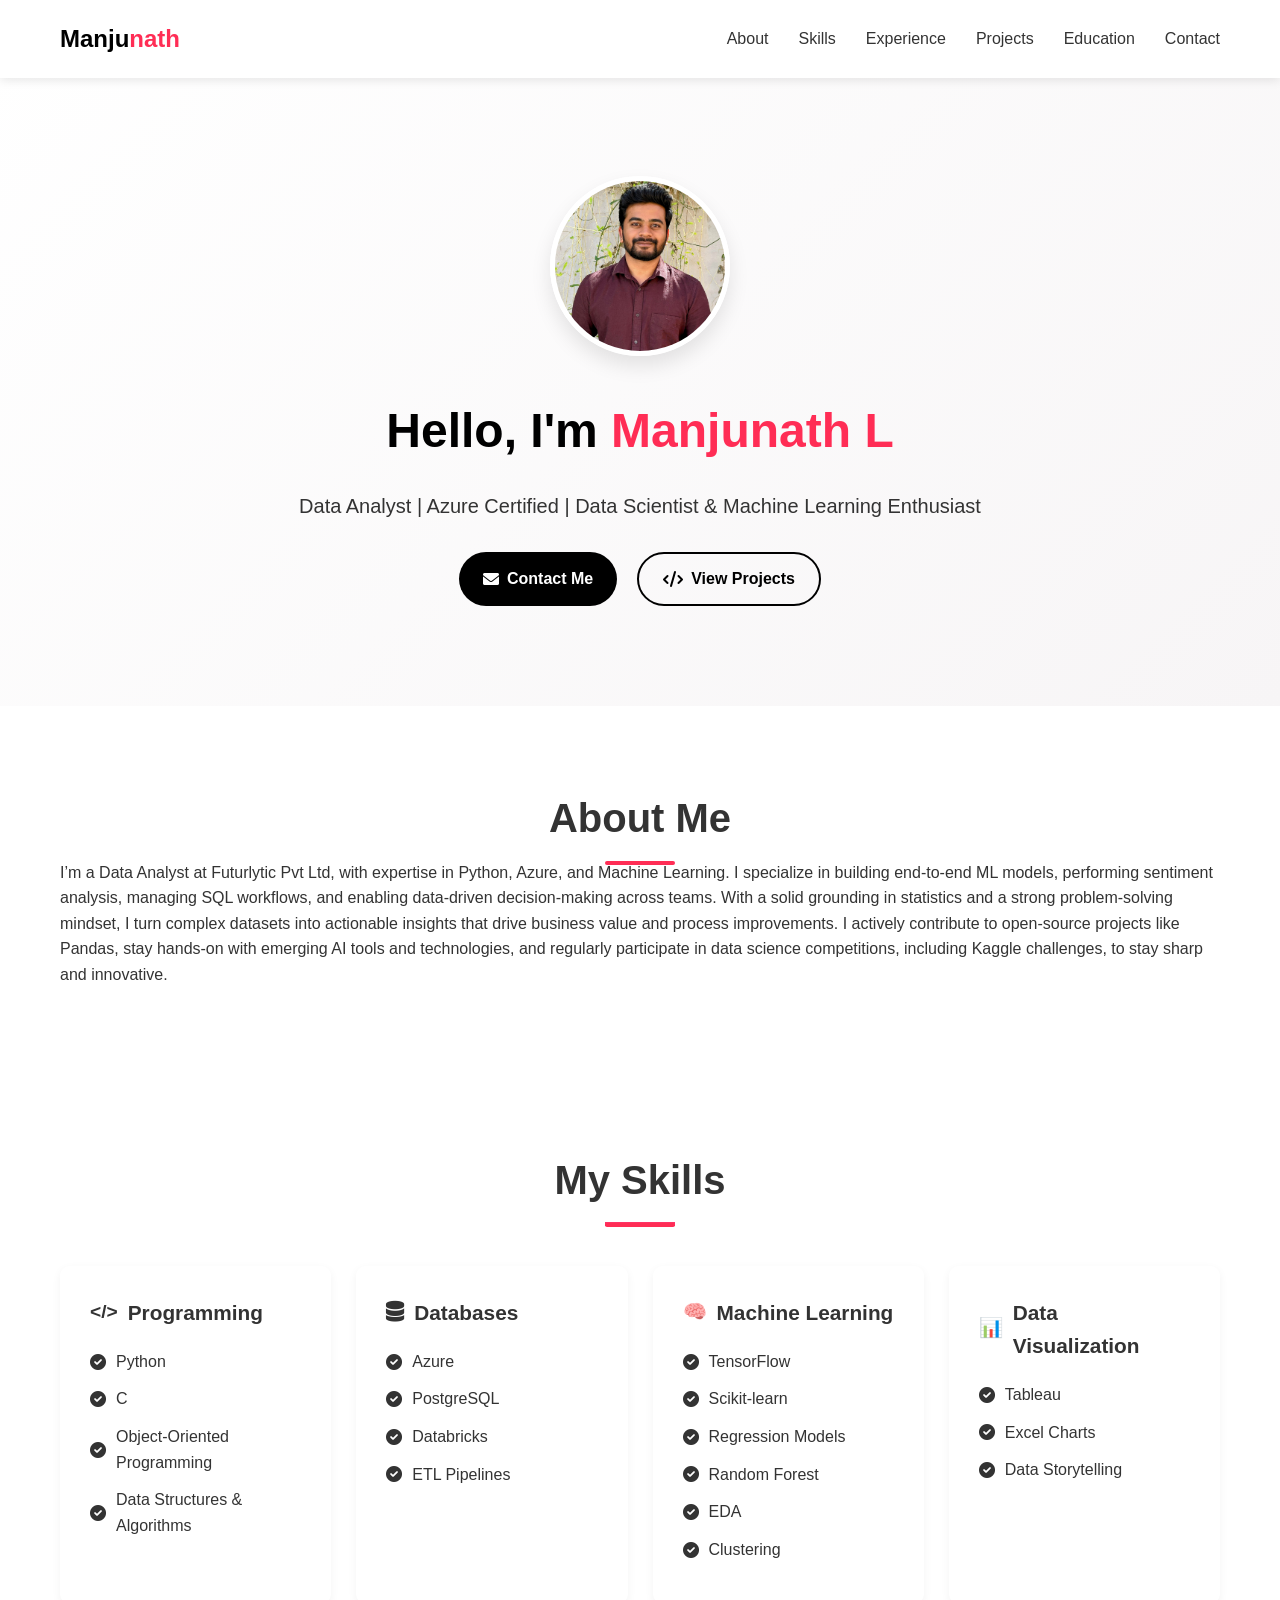
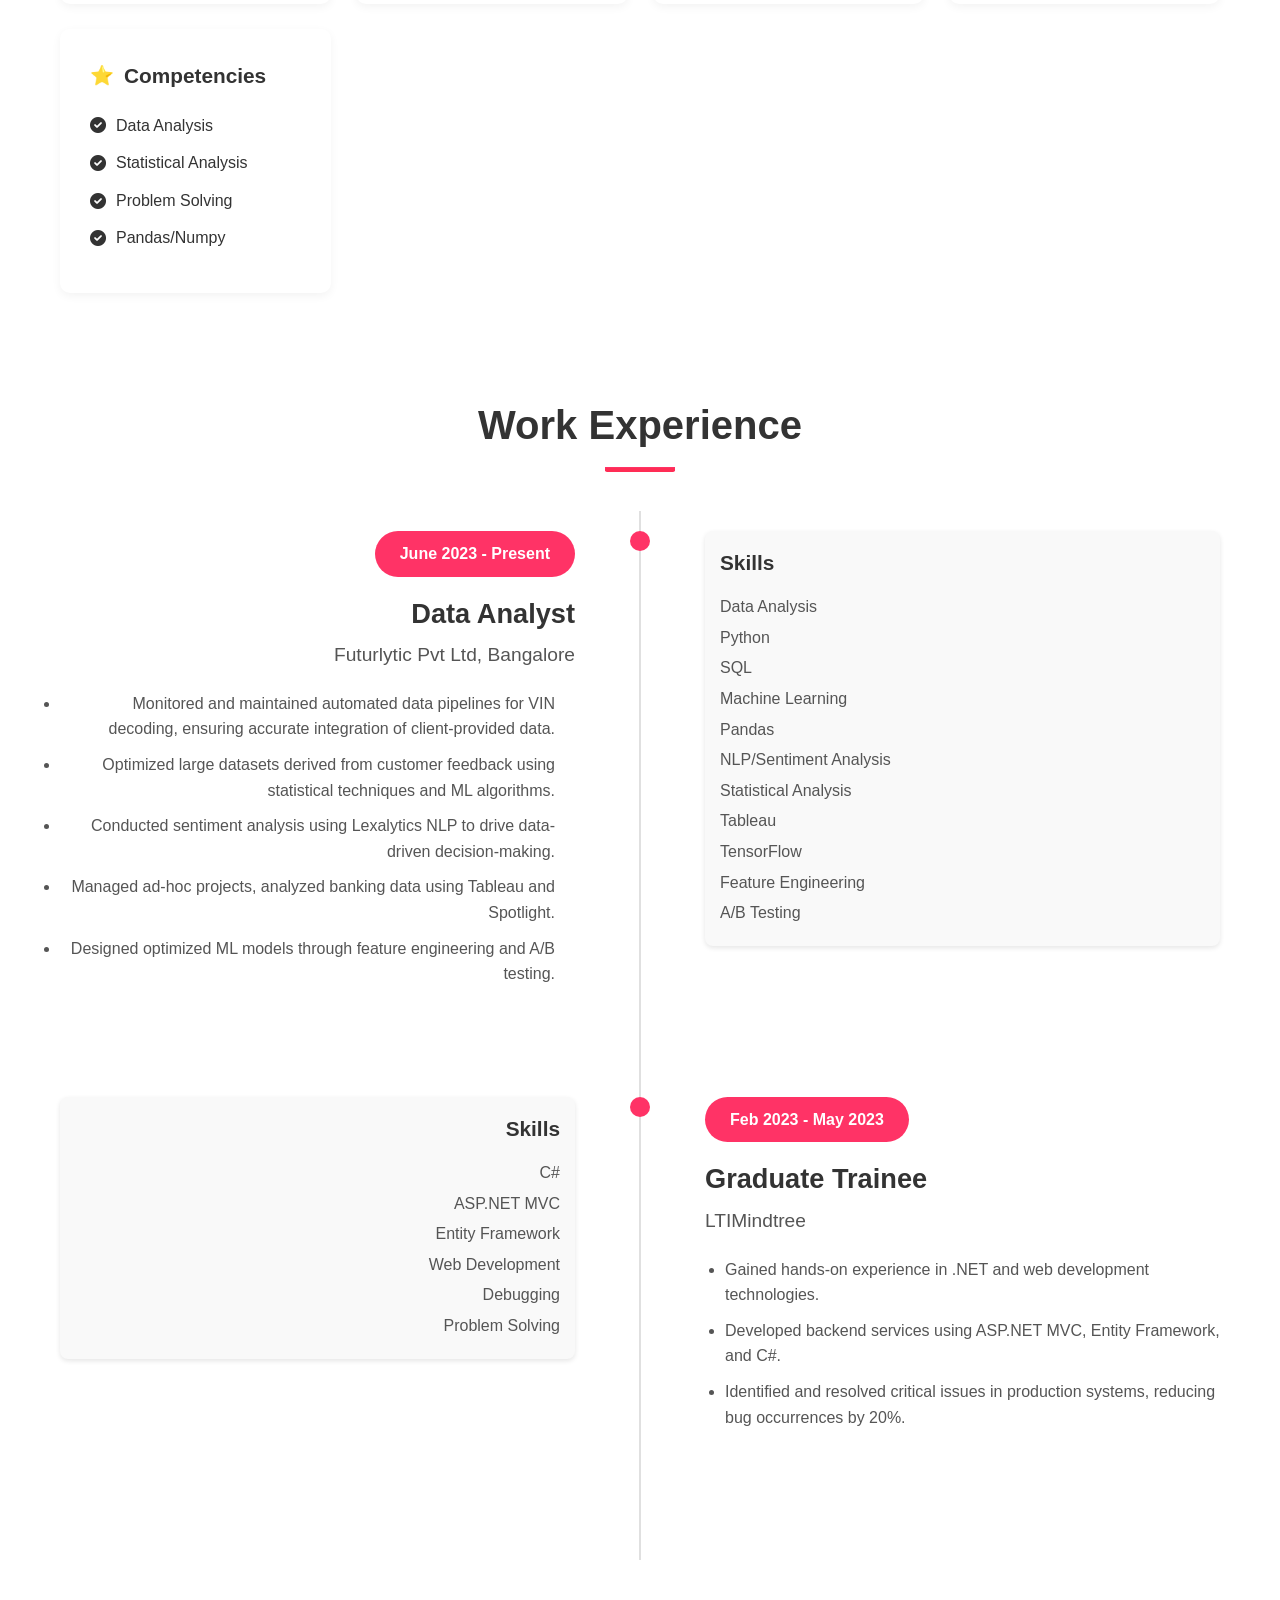
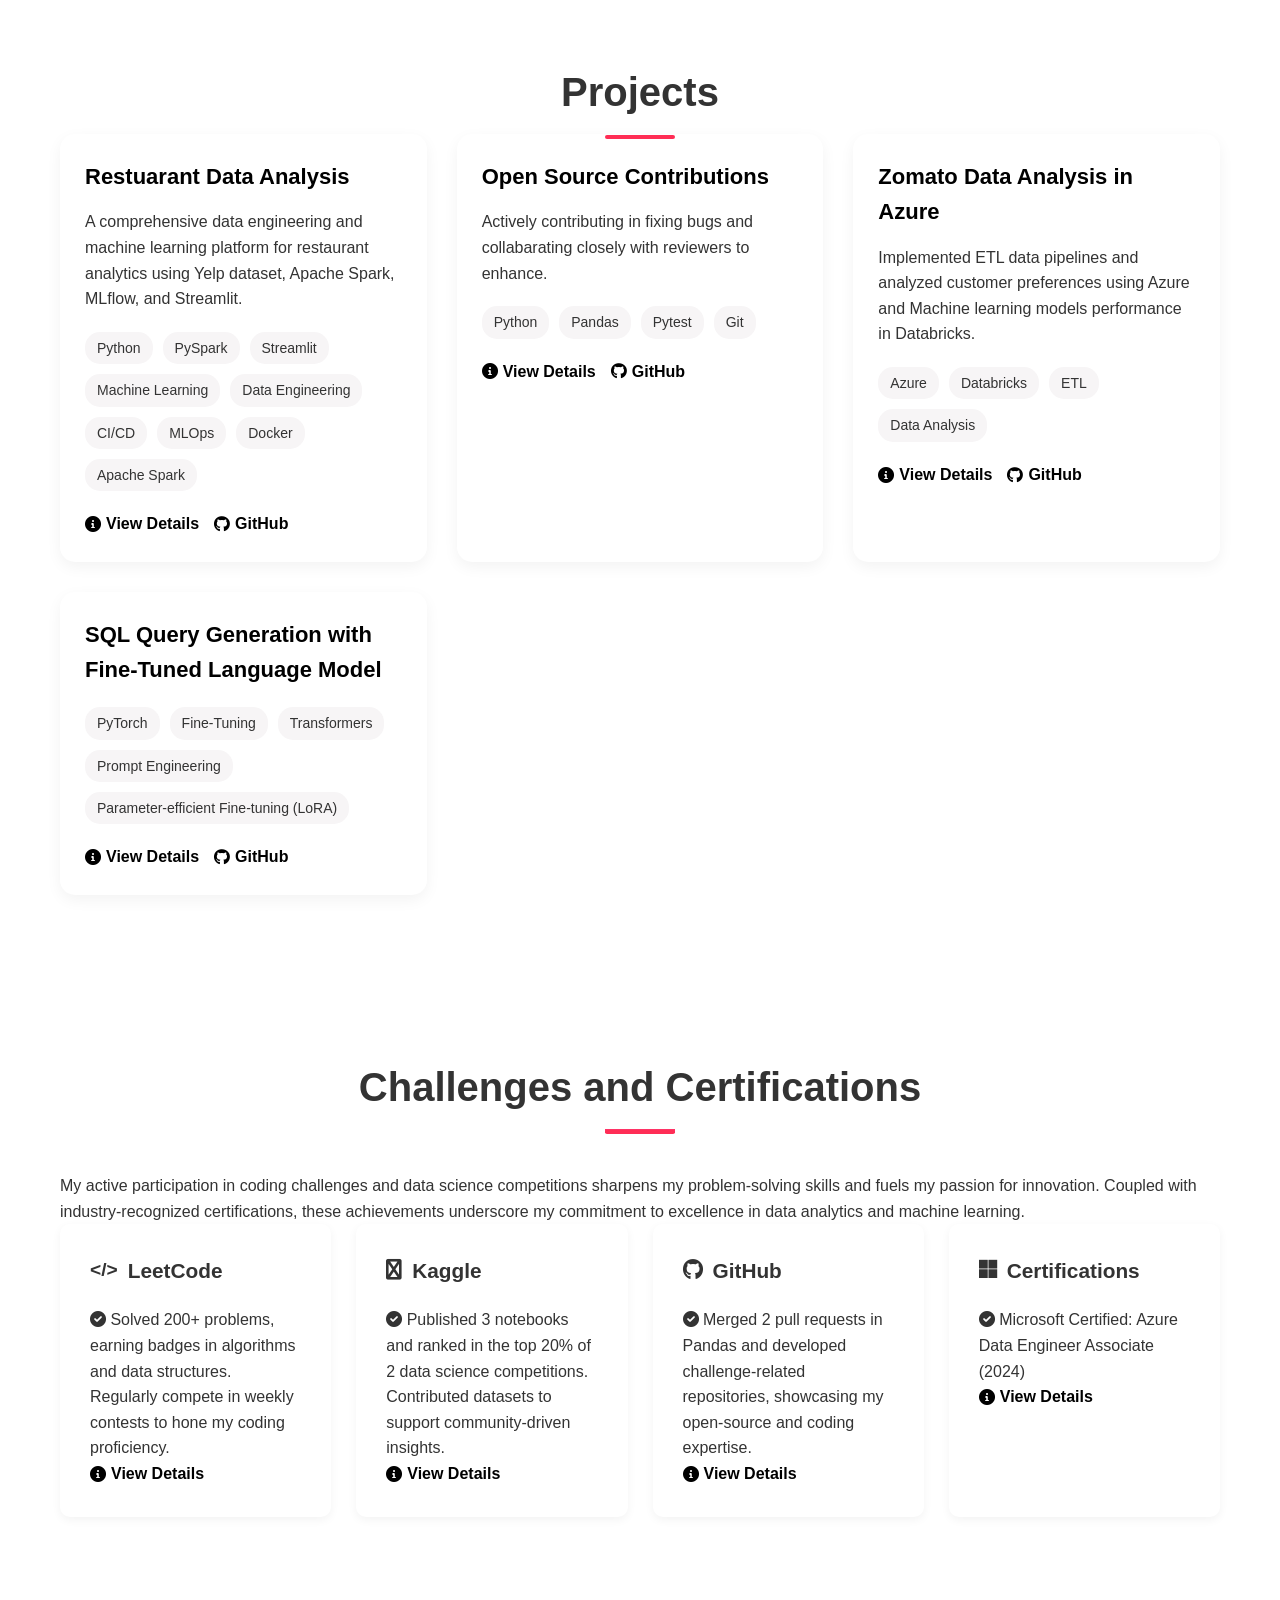
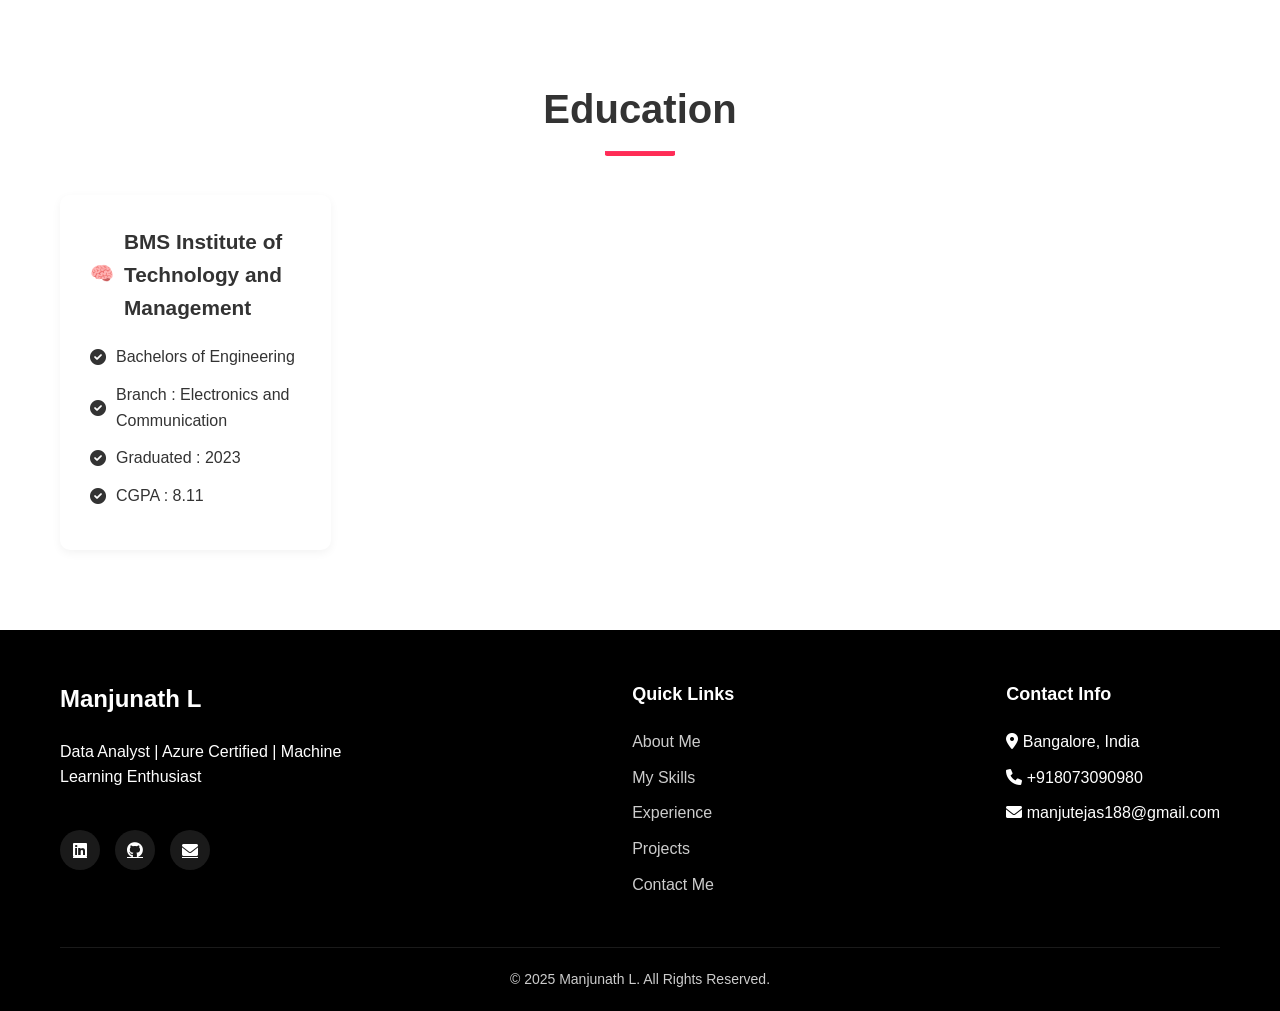
==== commit f44600c5: "Restuarant data analysis project" ====
--- a/index.html
+++ b/index.html
@@ -1,5 +1,6 @@
 <!DOCTYPE html>
 <html lang="en">
+
 <head>
     <meta charset="UTF-8">
     <meta name="viewport" content="width=device-width, initial-scale=1.0">
@@ -8,6 +9,7 @@
     <link href="style.css" rel="stylesheet">
 </head>
 script src="script.js"></script>
+
 <body>
     <!-- Header Section -->
     <header>
@@ -54,11 +56,16 @@
             <h2 class="section-title">About Me</h2>
             <div class="about-content">
                 <div class="about-text">
-                    <p>I’m a Data Analyst at Futurlytic Pvt Ltd, with expertise in Python, Azure, and Machine Learning. I specialize in building end-to-end ML models, performing sentiment analysis, managing SQL workflows, and enabling data-driven decision-making across teams.
-
-                        With a solid grounding in statistics and a strong problem-solving mindset, I turn complex datasets into actionable insights that drive business value and process improvements.
-                        
-                        I actively contribute to open-source projects like Pandas, stay hands-on with emerging AI tools and technologies, and regularly participate in data science competitions, including Kaggle challenges, to stay sharp and innovative.</p>
+                    <p>I’m a Data Analyst at Futurlytic Pvt Ltd, with expertise in Python, Azure, and Machine Learning.
+                        I specialize in building end-to-end ML models, performing sentiment analysis, managing SQL
+                        workflows, and enabling data-driven decision-making across teams.
+
+                        With a solid grounding in statistics and a strong problem-solving mindset, I turn complex
+                        datasets into actionable insights that drive business value and process improvements.
+
+                        I actively contribute to open-source projects like Pandas, stay hands-on with emerging AI tools
+                        and technologies, and regularly participate in data science competitions, including Kaggle
+                        challenges, to stay sharp and innovative.</p>
                 </div>
                 <!-- <div class="about-img">
                     <img src="/api/placeholder/600/400" alt="About Manjunath">
@@ -72,7 +79,7 @@
         <div class="container">
             <h2 class="section-title">My Skills</h2>
             <div class="title-underline"></div>
-            
+
             <div class="skills-grid">
                 <div class="skill-card">
                     <h3><span class="skill-icon">&lt;/&gt;</span> Programming</h3>
@@ -83,7 +90,7 @@
                         <li><i class="fas fa-check-circle"></i> Data Structures & Algorithms</li>
                     </ul>
                 </div>
-                
+
                 <div class="skill-card">
                     <h3><i class="fas fa-database"></i> Databases</h3>
                     <ul class="skill-list">
@@ -93,7 +100,7 @@
                         <li><i class="fas fa-check-circle"></i> ETL Pipelines</li>
                     </ul>
                 </div>
-                
+
                 <div class="skill-card">
                     <h3><span class="skill-icon">🧠</span> Machine Learning</h3>
                     <ul class="skill-list">
@@ -105,7 +112,7 @@
                         <li><i class="fas fa-check-circle"></i>Clustering</li>
                     </ul>
                 </div>
-                
+
                 <div class="skill-card">
                     <h3><span class="skill-icon">📊</span> Data Visualization</h3>
                     <ul class="skill-list">
@@ -114,7 +121,7 @@
                         <li><i class="fas fa-check-circle"></i>Data Storytelling</li>
                     </ul>
                 </div>
-                
+
                 <div class="skill-card">
                     <h3><span class="skill-icon">⭐</span> Competencies</h3>
                     <ul class="skill-list">
@@ -132,11 +139,11 @@
     <section class="work-experience-section" id="experience">
         <h1 class="section-title">Work Experience</h1>
         <div class="title-underline"></div>
-        
+
         <div class="timeline-container">
             <!-- Vertical timeline line -->
             <div class="timeline-line"></div>
-            
+
             <!-- First job entry - Experience on left, Skills on right -->
             <div class="timeline-entry">
                 <div class="timeline-left">
@@ -144,18 +151,20 @@
                     <h2 class="job-title">Data Analyst</h2>
                     <h3 class="company-name">Futurlytic Pvt Ltd, Bangalore</h3>
                     <ul class="job-responsibilities">
-                        <li>Monitored and maintained automated data pipelines for VIN decoding, ensuring accurate integration of client-provided data.</li>
-                        <li>Optimized large datasets derived from customer feedback using statistical techniques and ML algorithms.</li>
+                        <li>Monitored and maintained automated data pipelines for VIN decoding, ensuring accurate
+                            integration of client-provided data.</li>
+                        <li>Optimized large datasets derived from customer feedback using statistical techniques and ML
+                            algorithms.</li>
                         <li>Conducted sentiment analysis using Lexalytics NLP to drive data-driven decision-making.</li>
                         <li>Managed ad-hoc projects, analyzed banking data using Tableau and Spotlight.</li>
                         <li>Designed optimized ML models through feature engineering and A/B testing.</li>
                     </ul>
                 </div>
-                
+
                 <div class="timeline-center">
                     <div class="timeline-dot"></div>
                 </div>
-                
+
                 <div class="timeline-right">
                     <!-- Skills on the right side -->
                     <div class="skills-container">
@@ -176,7 +185,7 @@
                     </div>
                 </div>
             </div>
-            
+
             <!-- Second job entry - Experience on right, Skills on left -->
             <div class="timeline-entry">
                 <div class="timeline-left">
@@ -193,11 +202,11 @@
                         </ul>
                     </div>
                 </div>
-                
+
                 <div class="timeline-center">
                     <div class="timeline-dot"></div>
                 </div>
-                
+
                 <div class="timeline-right">
                     <div class="timeline-date-pill">Feb 2023 - May 2023</div>
                     <h2 class="job-title">Graduate Trainee</h2>
@@ -205,7 +214,8 @@
                     <ul class="job-responsibilities">
                         <li>Gained hands-on experience in .NET and web development technologies.</li>
                         <li>Developed backend services using ASP.NET MVC, Entity Framework, and C#.</li>
-                        <li>Identified and resolved critical issues in production systems, reducing bug occurrences by 20%.</li>
+                        <li>Identified and resolved critical issues in production systems, reducing bug occurrences by
+                            20%.</li>
                     </ul>
                 </div>
             </div>
@@ -217,11 +227,40 @@
             <h2 class="section-title">Projects</h2>
             <div class="projects-grid">
                 <div class="project-card">
-
+                    <!-- <img src="/api/placeholder/400/200" alt="Open source contributions" class="project-img"> -->
+                    <div class="project-content">
+                        <h3 class="project-title">Restuarant Data Analysis</h3>
+                        <p class="project-description">A comprehensive data engineering and machine learning platform
+                            for restaurant analytics using Yelp dataset, Apache Spark, MLflow, and Streamlit.</p>
+                        <div class="project-tags">
+                            <span class="project-tag">Python</span>
+                            <span class="project-tag">PySpark</span>
+                            <span class="project-tag">Streamlit</span>
+                            <span class="project-tag">Machine Learning</span>
+                            <span class="project-tag">Data Engineering</span>
+                            <span class="project-tag">CI/CD</span>
+                            <span class="project-tag">MLOps</span>
+                            <span class="project-tag">Docker</span>
+                            <span class="project-tag">Apache Spark</span>
+                        </div>
+                        <div class="project-links">
+                            <a href="restuarant-data-analaysis.html" class="project-link">
+                                <i class="fas fa-info-circle"></i> View Details
+                            </a>
+                            <a href="#" class="project-link">
+                                <i class="fab fa-github"></i> GitHub
+                            </a>
+                        </div>
+                    </div>
+                </div>
+
+
+                <div class="project-card">
                     <!-- <img src="/api/placeholder/400/200" alt="Open source contributions" class="project-img"> -->
                     <div class="project-content">
                         <h3 class="project-title">Open Source Contributions</h3>
-                        <p class="project-description">Actively contributing in fixing bugs and collabarating closely with reviewers to enhance.</p>
+                        <p class="project-description">Actively contributing in fixing bugs and collabarating closely
+                            with reviewers to enhance.</p>
                         <div class="project-tags">
                             <span class="project-tag">Python</span>
                             <span class="project-tag">Pandas</span>
@@ -243,7 +282,8 @@
                     <!-- <img src="/api/placeholder/400/200" alt="Zomato Data Analysis" class="project-img"> -->
                     <div class="project-content">
                         <h3 class="project-title">Zomato Data Analysis in Azure</h3>
-                        <p class="project-description">Implemented ETL data pipelines and analyzed customer preferences using Azure and Machine learning models performance in Databricks.</p>
+                        <p class="project-description">Implemented ETL data pipelines and analyzed customer preferences
+                            using Azure and Machine learning models performance in Databricks.</p>
                         <div class="project-tags">
                             <span class="project-tag">Azure</span>
                             <span class="project-tag">Databricks</span>
@@ -260,7 +300,7 @@
                         </div>
                     </div>
                 </div>
-                
+
                 <!-- Add your other project cards here -->
                 <div class="project-card">
                     <!-- <img src="/api/placeholder/400/200" alt="Tensor" class="project-img"> -->
@@ -294,54 +334,60 @@
         <div class="container">
             <h2 class="section-title">Challenges and Certifications</h2>
             <div class="title-underline"></div>
-            <p>My active participation in coding challenges and data science competitions sharpens my problem-solving skills and fuels my passion for innovation.
-            Coupled with industry-recognized certifications, these achievements underscore my commitment to excellence in data analytics and machine learning.</p>
+            <p>My active participation in coding challenges and data science competitions sharpens my problem-solving
+                skills and fuels my passion for innovation.
+                Coupled with industry-recognized certifications, these achievements underscore my commitment to
+                excellence in data analytics and machine learning.</p>
             <div class="skills-grid">
                 <div class="skill-card">
                     <h3><span class="skill-icon">&lt;/&gt;</span>LeetCode</h3>
                     <ul class="skill-list">
                         <i class="fas fa-check-circle"></i>
-                        Solved 200+ problems, earning badges 
-                        in algorithms and data structures. Regularly compete in weekly contests to hone my coding proficiency.
+                        Solved 200+ problems, earning badges
+                        in algorithms and data structures. Regularly compete in weekly contests to hone my coding
+                        proficiency.
                     </ul>
                     <a href="https://leetcode.com/u/ManjunathL/" class="project-link">
                         <i class="fas fa-info-circle"></i> View Details
                     </a>
                 </div>
-                
+
                 <div class="skill-card">
                     <h3><i class="fab fa-code"></i> Kaggle </h3>
                     <ul class="skill-list">
-                    <i class="fas fa-check-circle"></i>
-                    Published 3 notebooks and ranked in the top 20% of 2 data science competitions. Contributed datasets to support community-driven insights.
+                        <i class="fas fa-check-circle"></i>
+                        Published 3 notebooks and ranked in the top 20% of 2 data science competitions. Contributed
+                        datasets to support community-driven insights.
                     </ul>
                     <a href="https://www.kaggle.com/manjutejas" class="project-link">
                         <i class="fas fa-info-circle"></i> View Details
                     </a>
                 </div>
-                
-                
+
+
                 <div class="skill-card">
                     <h3><span class="fab fa-github"></span>GitHub</h3>
                     <ul class="skill-list">
                         <i class="fas fa-check-circle"></i>
-                        Merged 2 pull requests in Pandas and developed challenge-related repositories, showcasing my open-source and coding expertise.
-                        </ul>
-                        <a href="https://github.com/Manju080" class="project-link">
-                            <i class="fas fa-info-circle"></i> View Details
-                        </a>
-                    </ul>
-                </div>
-                
+                        Merged 2 pull requests in Pandas and developed challenge-related repositories, showcasing my
+                        open-source and coding expertise.
+                    </ul>
+                    <a href="https://github.com/Manju080" class="project-link">
+                        <i class="fas fa-info-circle"></i> View Details
+                    </a>
+                    </ul>
+                </div>
+
                 <div class="skill-card">
                     <h3><span class="fab fa-microsoft"></span> Certifications</h3>
                     <ul class="skill-list">
                         <i class="fas fa-check-circle"></i>
                         Microsoft Certified: Azure Data Engineer Associate (2024)
-                        </ul>
-                        <a href="https://learn.microsoft.com/en-in/users/manjunath0805/transcript/7xxe4tx5ko0rozz" class="project-link">
-                            <i class="fas fa-info-circle"></i> View Details
-                        </a>
+                    </ul>
+                    <a href="https://learn.microsoft.com/en-in/users/manjunath0805/transcript/7xxe4tx5ko0rozz"
+                        class="project-link">
+                        <i class="fas fa-info-circle"></i> View Details
+                    </a>
                     </ul>
                 </div>
             </div>
@@ -369,14 +415,15 @@
 
     <!-- Footer -->
     <footer>
-        <div class="container" id = "Contact">
+        <div class="container" id="Contact">
             <div class="footer-content">
                 <div class="footer-about">
                     <div class="footer-logo">Manjunath L</div>
                     <p>Data Analyst | Azure Certified | Machine Learning Enthusiast</p>
                     <div class="social-links">
                         <div class="social-links">
-                            <a href="https://www.linkedin.com/in/manjunath-l-4771a6202/"><i class="fab fa-linkedin"></i></a>
+                            <a href="https://www.linkedin.com/in/manjunath-l-4771a6202/"><i
+                                    class="fab fa-linkedin"></i></a>
                             <a href="https://github.com/Manju080"><i class="fab fa-github"></i></a>
                             <a href="#"><i class="fas fa-envelope"></i></a>
                         </div>
@@ -405,6 +452,4 @@
                 © 2025 Manjunath L. All Rights Reserved.
             </div>
         </div>
-    </footer>
-
-    +    </footer>
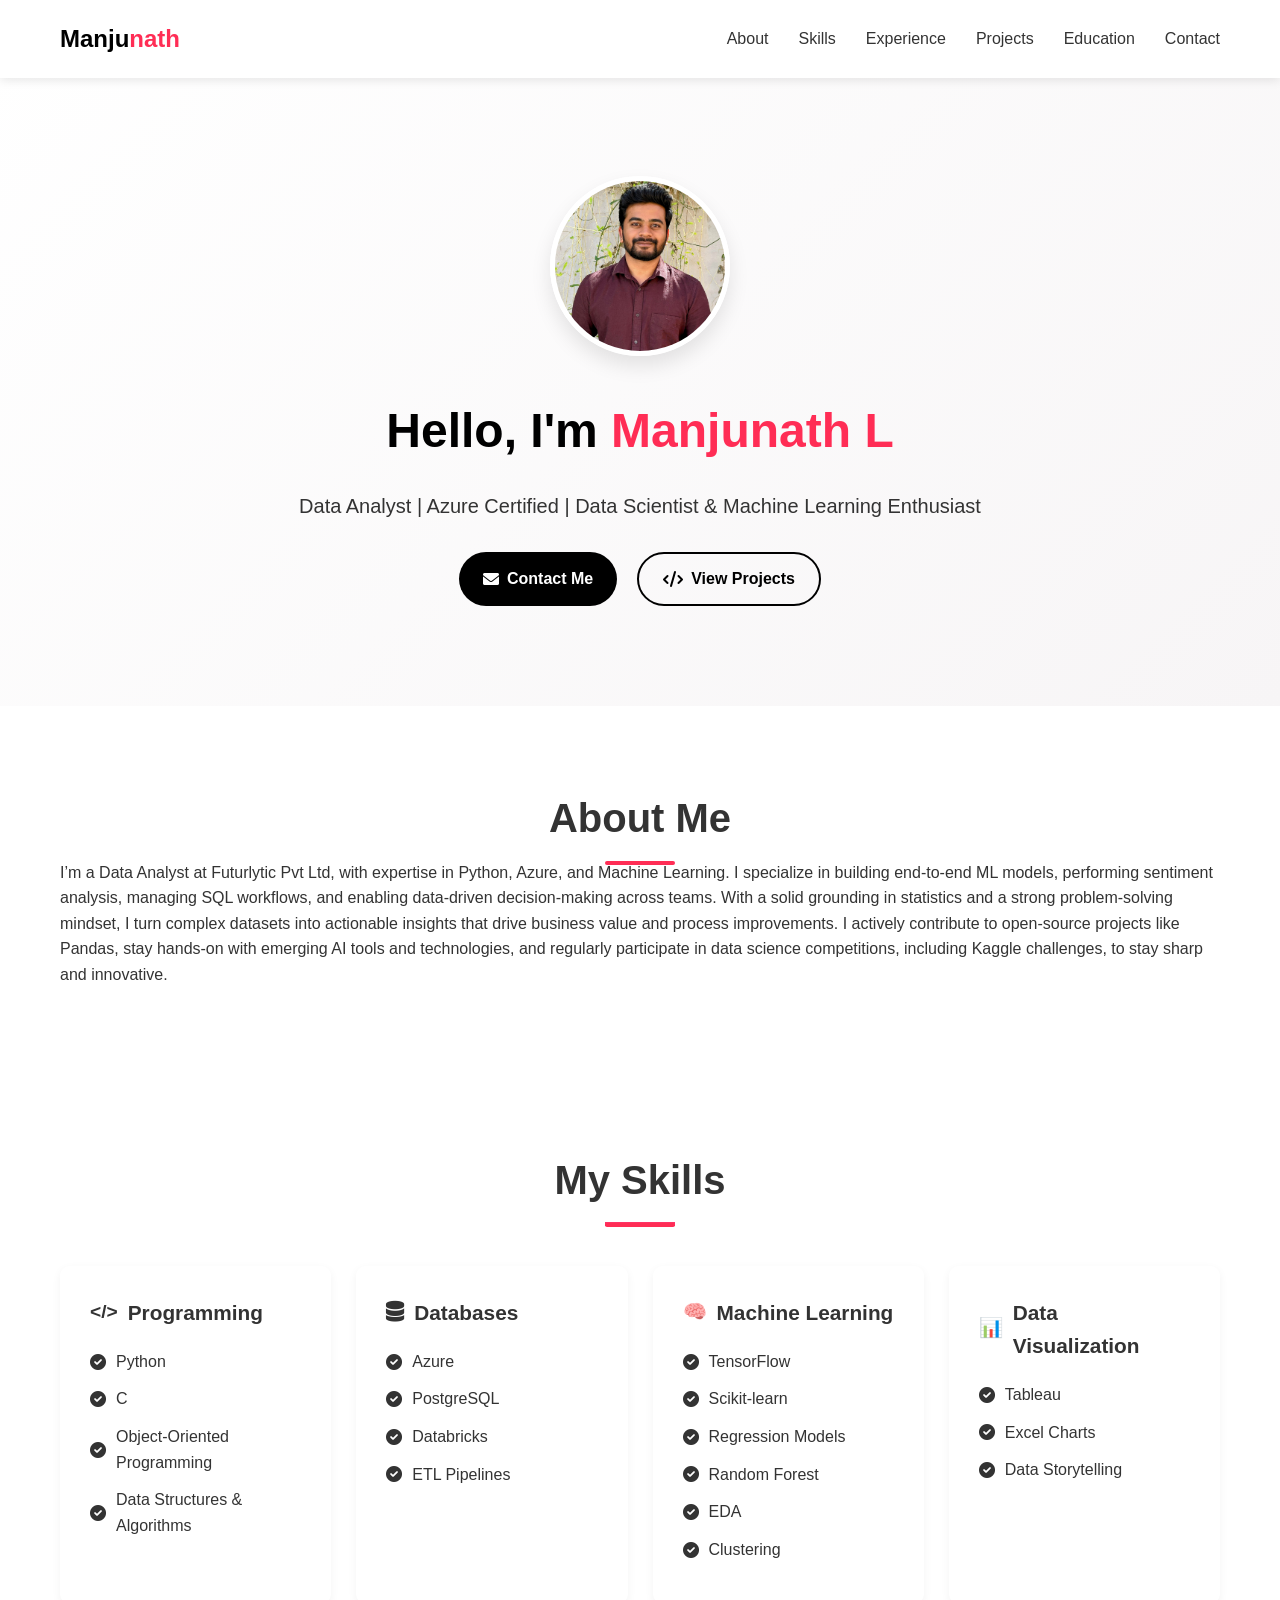
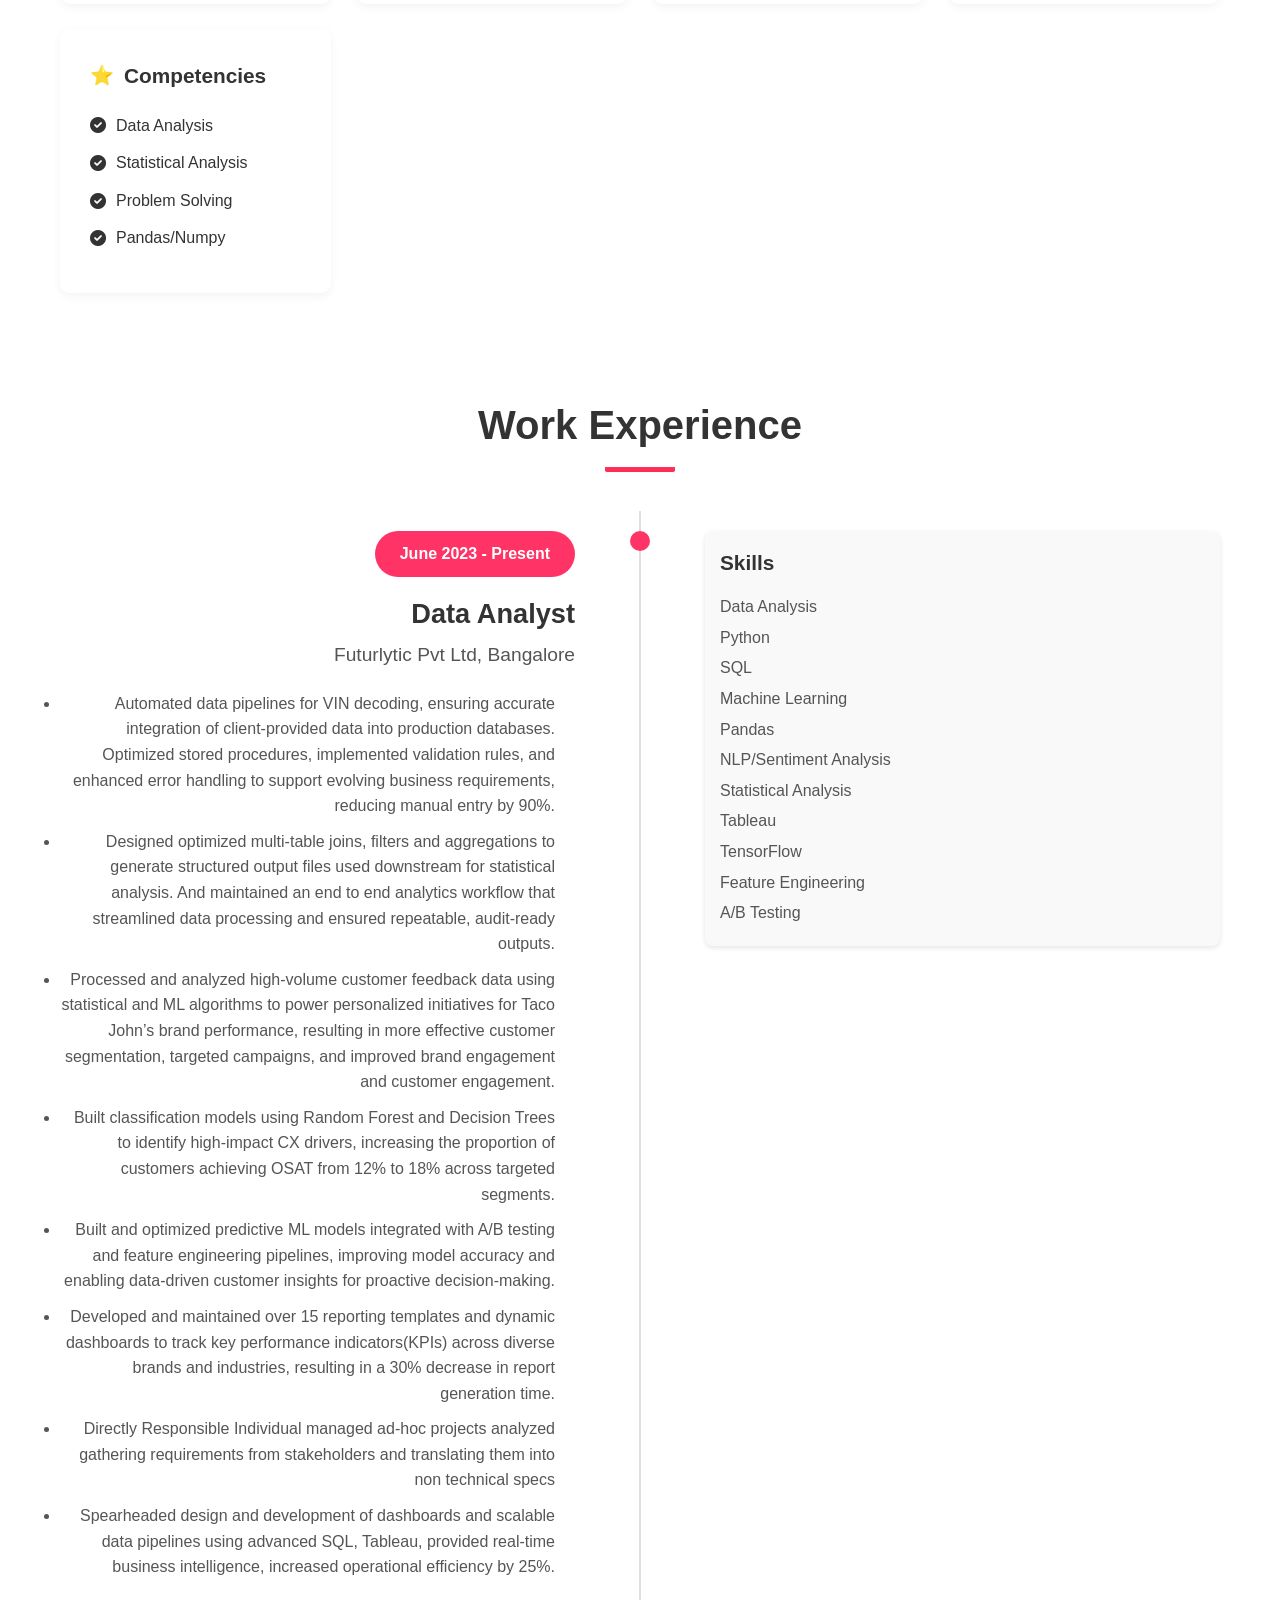
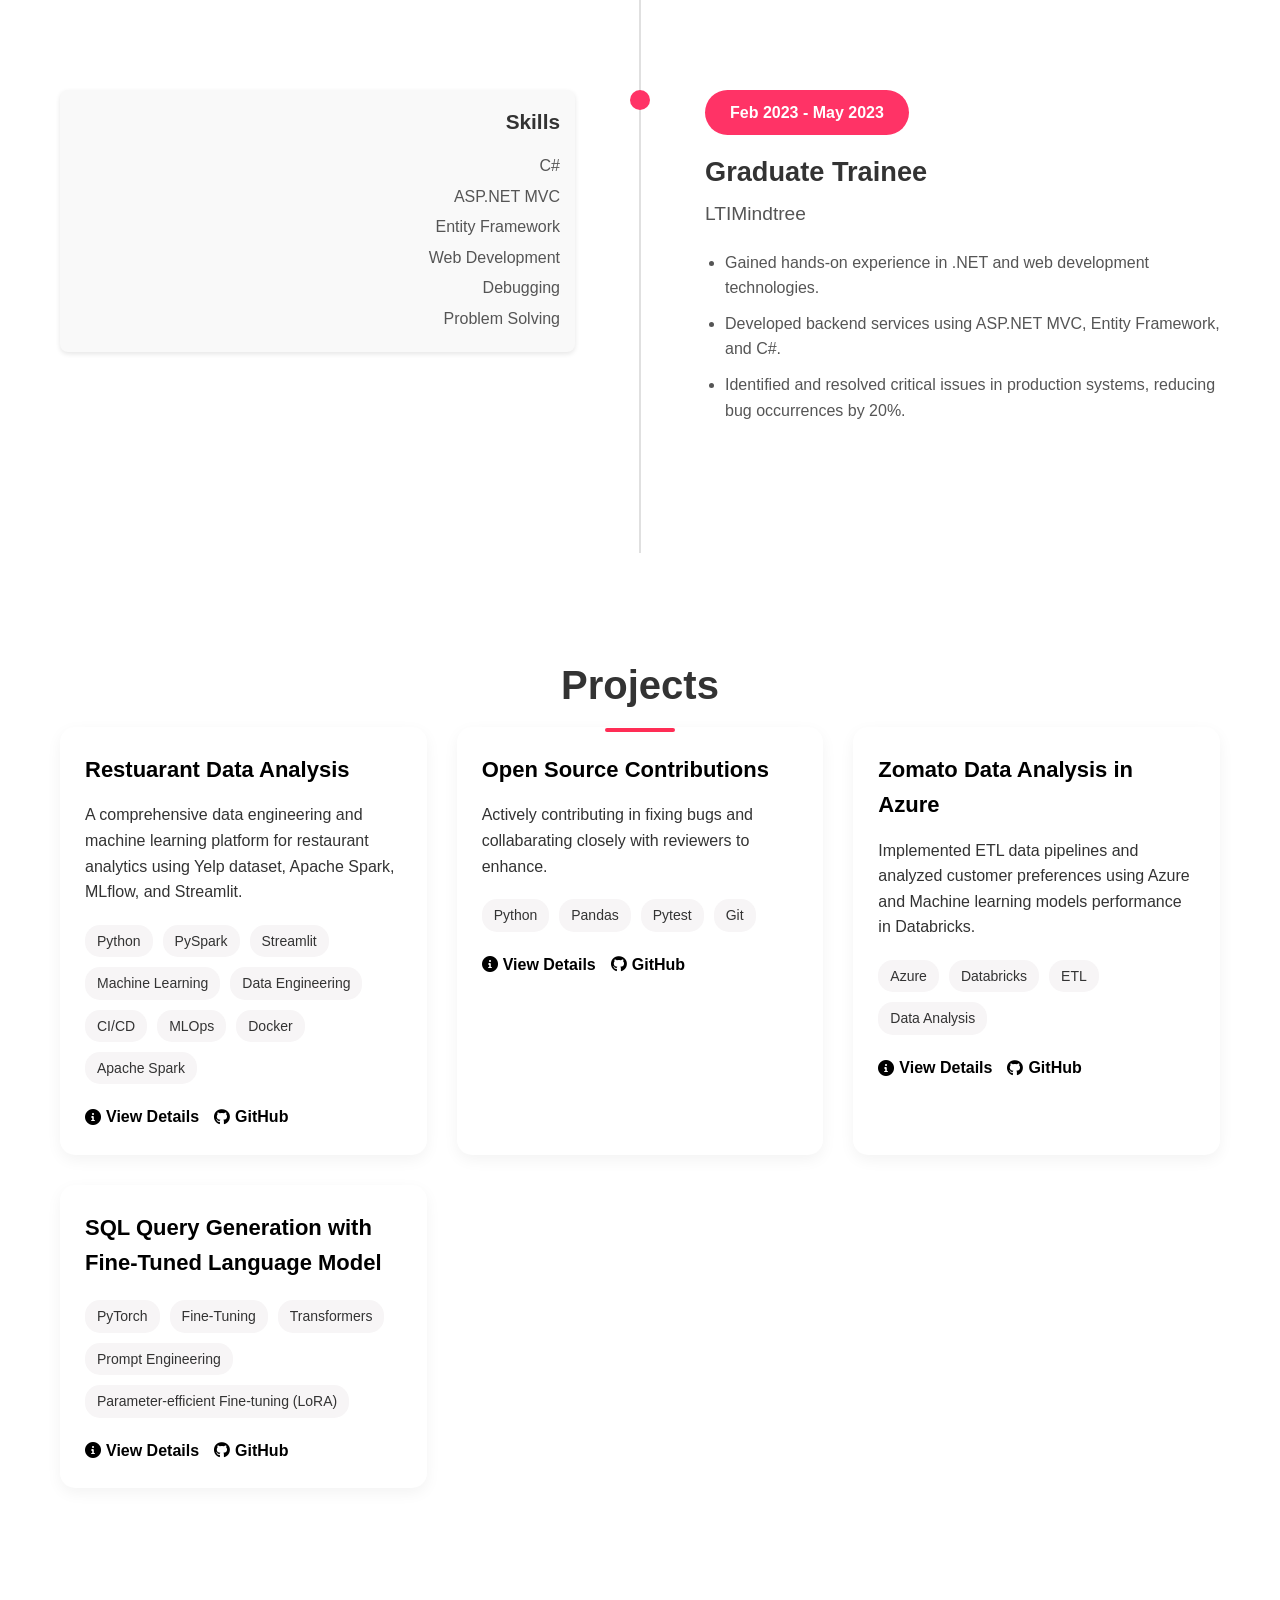
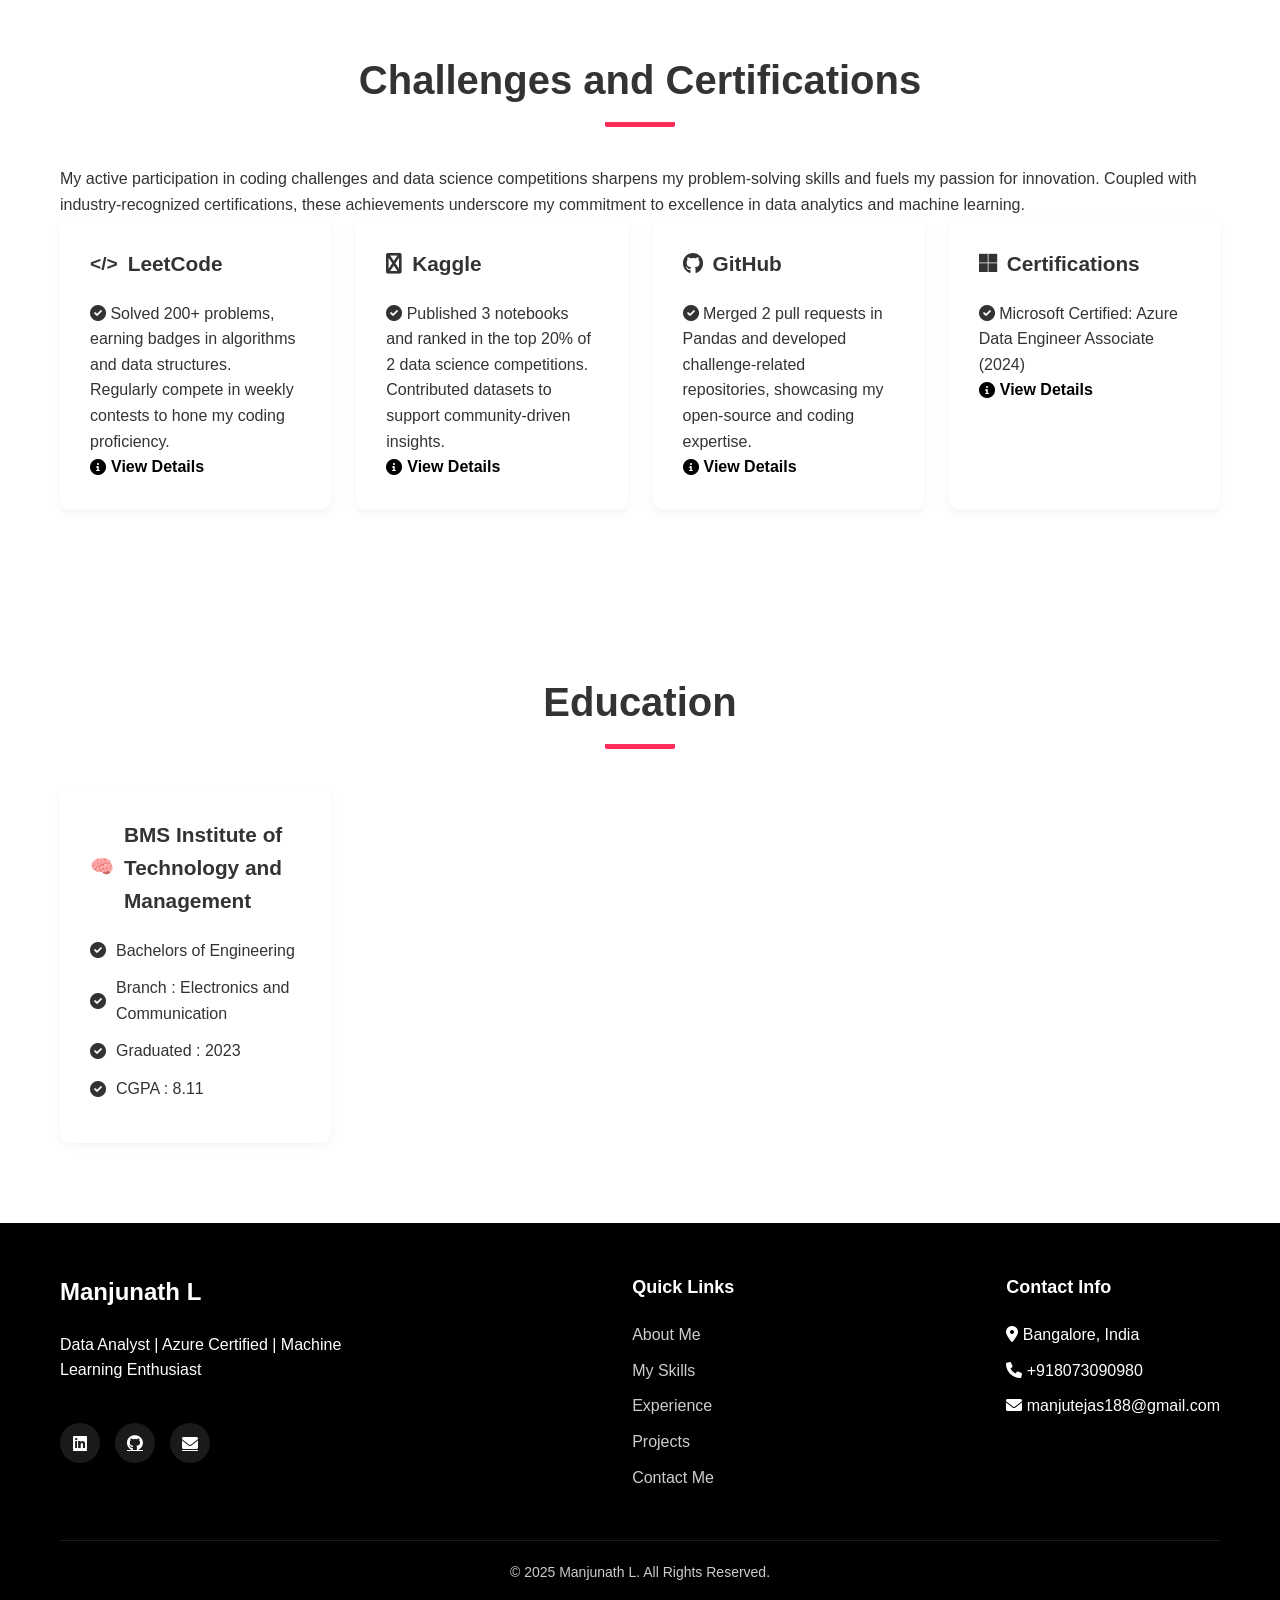
==== commit 93b5f0e7: "experience details" ====
--- a/index.html
+++ b/index.html
@@ -151,13 +151,32 @@
                     <h2 class="job-title">Data Analyst</h2>
                     <h3 class="company-name">Futurlytic Pvt Ltd, Bangalore</h3>
                     <ul class="job-responsibilities">
-                        <li>Monitored and maintained automated data pipelines for VIN decoding, ensuring accurate
-                            integration of client-provided data.</li>
-                        <li>Optimized large datasets derived from customer feedback using statistical techniques and ML
-                            algorithms.</li>
-                        <li>Conducted sentiment analysis using Lexalytics NLP to drive data-driven decision-making.</li>
-                        <li>Managed ad-hoc projects, analyzed banking data using Tableau and Spotlight.</li>
-                        <li>Designed optimized ML models through feature engineering and A/B testing.</li>
+                        <li>Automated data pipelines for VIN decoding, ensuring accurate integration of client-provided
+                            data into production databases.
+                            Optimized stored procedures, implemented validation rules, and enhanced error handling to
+                            support evolving business requirements, reducing manual entry by 90%.</li>
+                        <li>Designed optimized multi-table joins, filters and aggregations to generate structured output
+                            files used downstream for statistical analysis. And maintained an end to
+                            end analytics workflow that streamlined data processing and ensured repeatable, audit-ready
+                            outputs.</li>
+                        <li>Processed and analyzed high-volume customer feedback data using statistical and ML
+                            algorithms to power personalized initiatives for Taco John’s brand performance,
+                            resulting in more effective customer segmentation, targeted campaigns, and improved brand
+                            engagement and customer engagement.</li>
+                        <li>Built classification models using Random Forest and Decision Trees to identify high-impact
+                            CX drivers, increasing the proportion of customers achieving OSAT from 12% to 18% across
+                            targeted segments.</li>
+                        <li>Built and optimized predictive ML models integrated with A/B testing and feature engineering
+                            pipelines, improving model accuracy and enabling data-driven customer insights for proactive
+                            decision-making.</li>
+                        <li>Developed and maintained over 15 reporting templates and dynamic dashboards to track key
+                            performance indicators(KPIs) across diverse brands and industries, resulting in a 30%
+                            decrease in report generation time.</li>
+                        <li>Directly Responsible Individual managed ad-hoc projects analyzed gathering requirements from
+                            stakeholders and translating them into non technical specs </li>
+                        <li>Spearheaded design and development of dashboards and scalable data pipelines using advanced
+                            SQL, Tableau, provided real-time business intelligence, increased operational efficiency by
+                            25%.</li>
                     </ul>
                 </div>
 
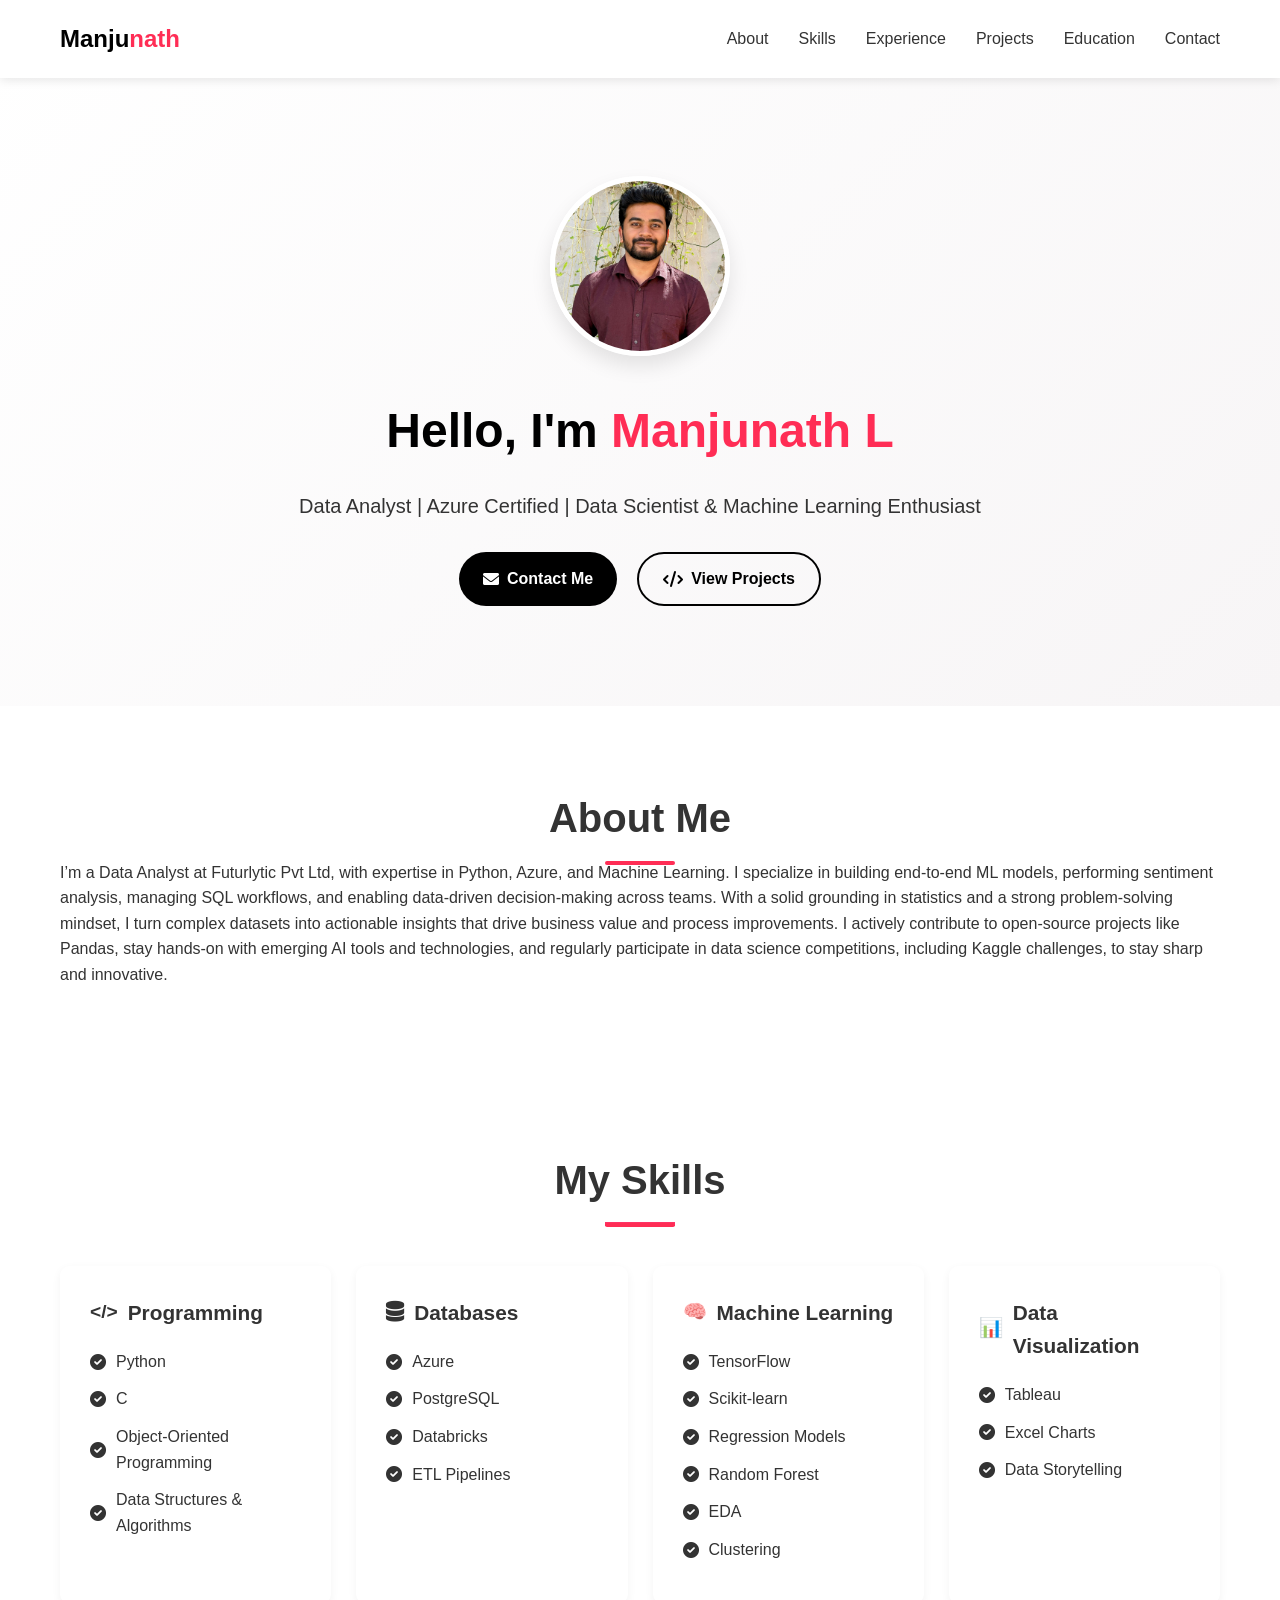
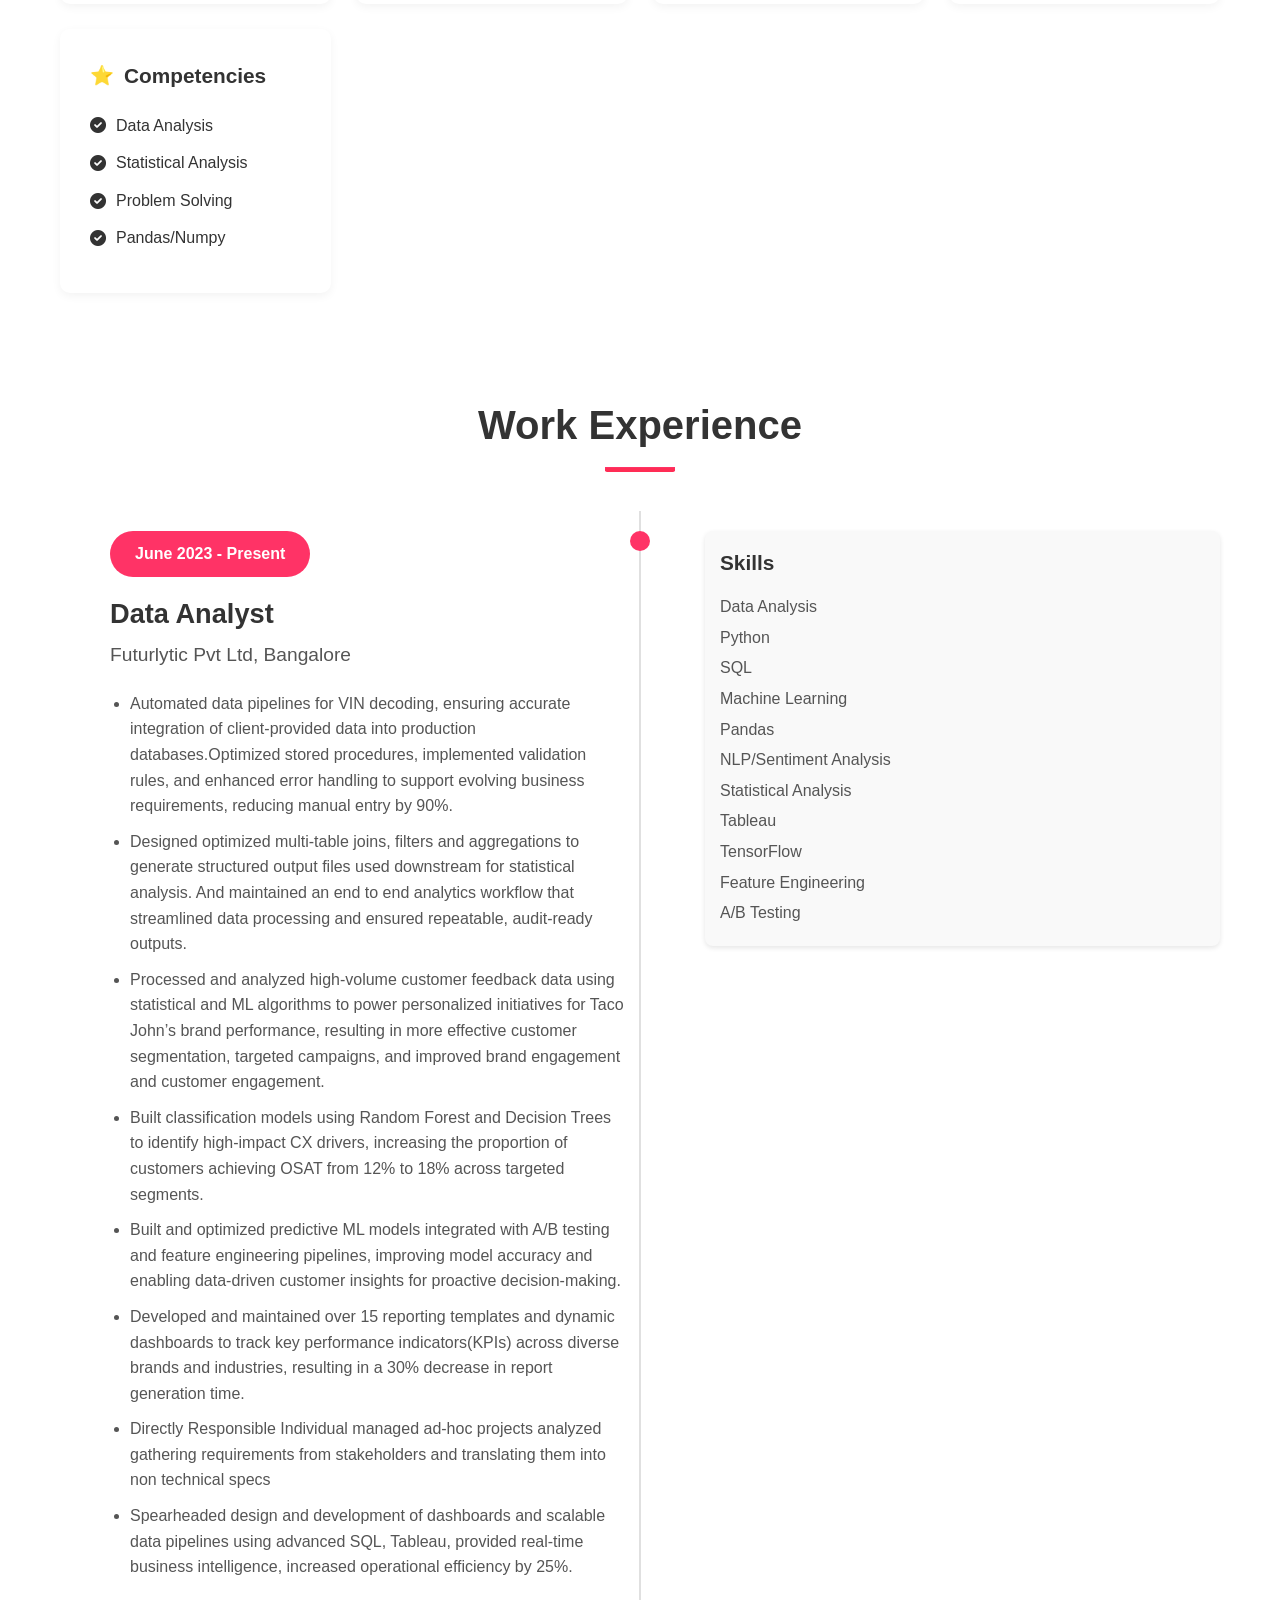
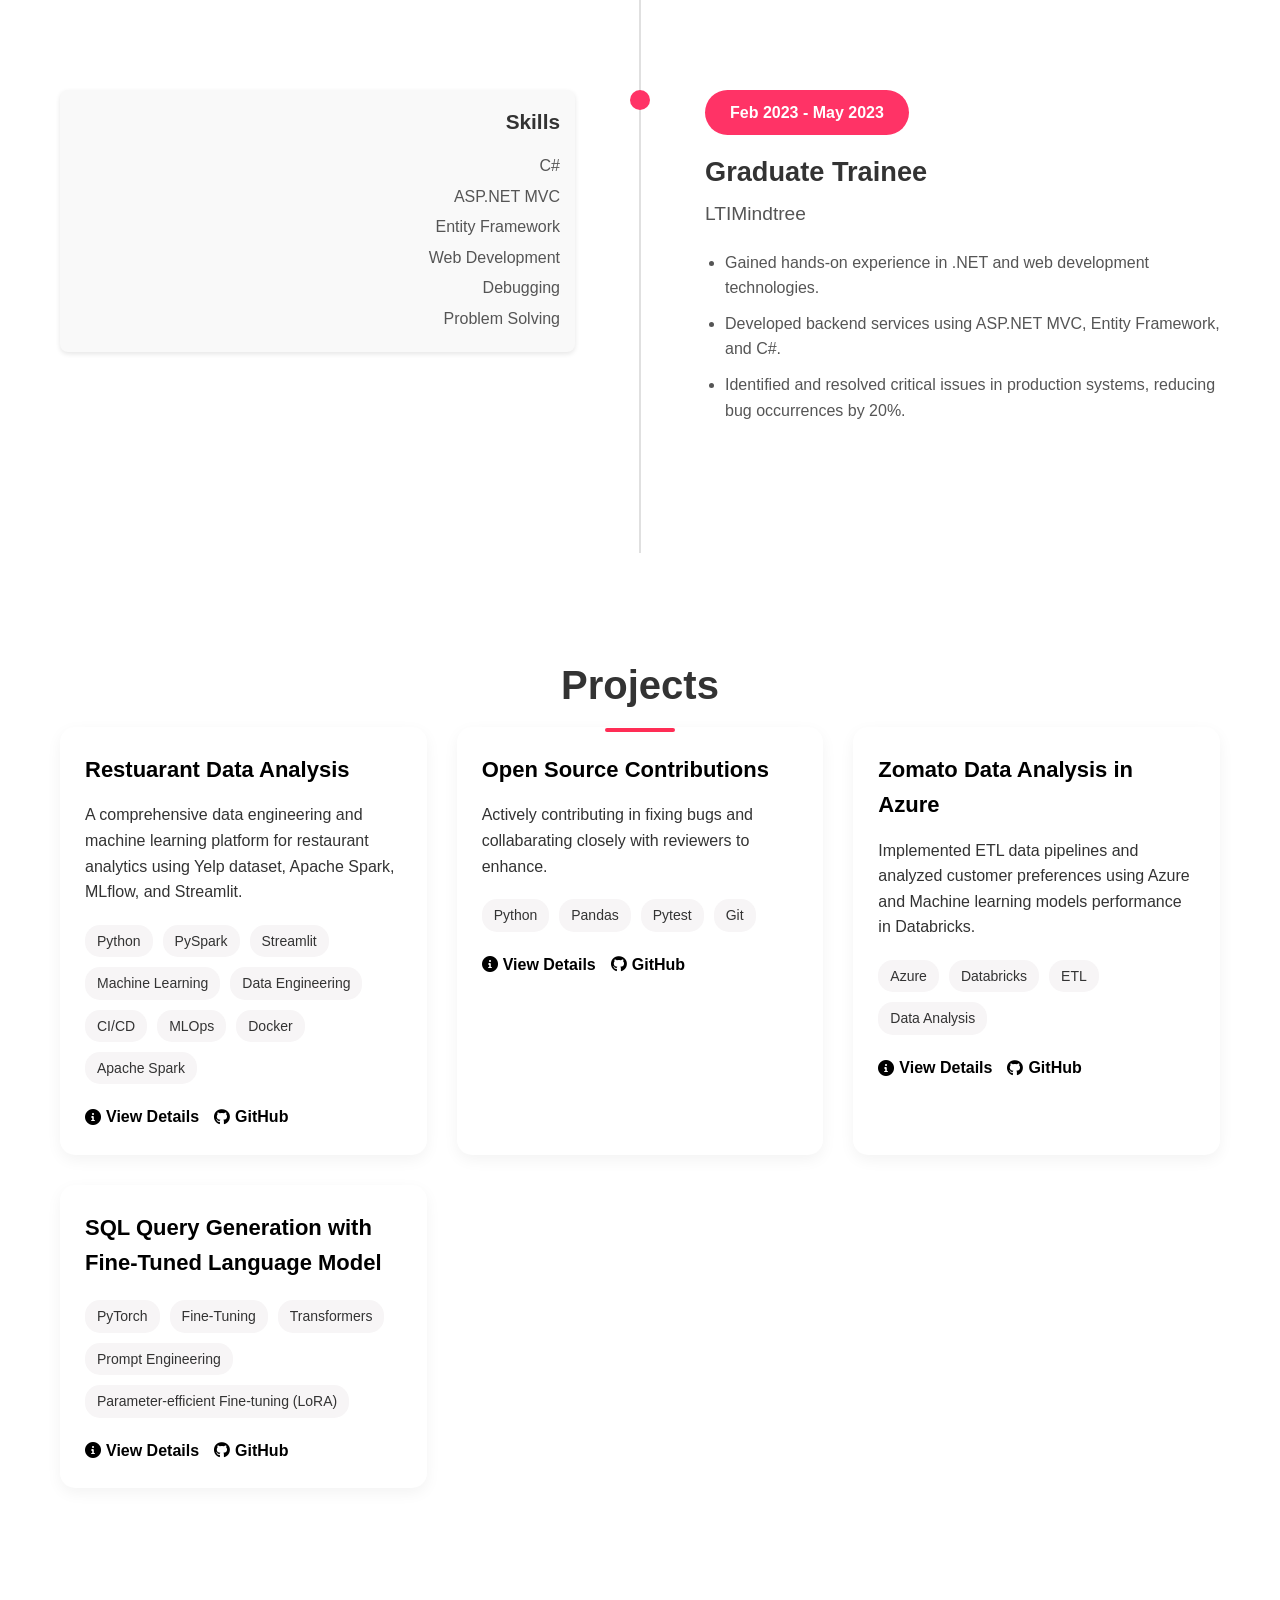
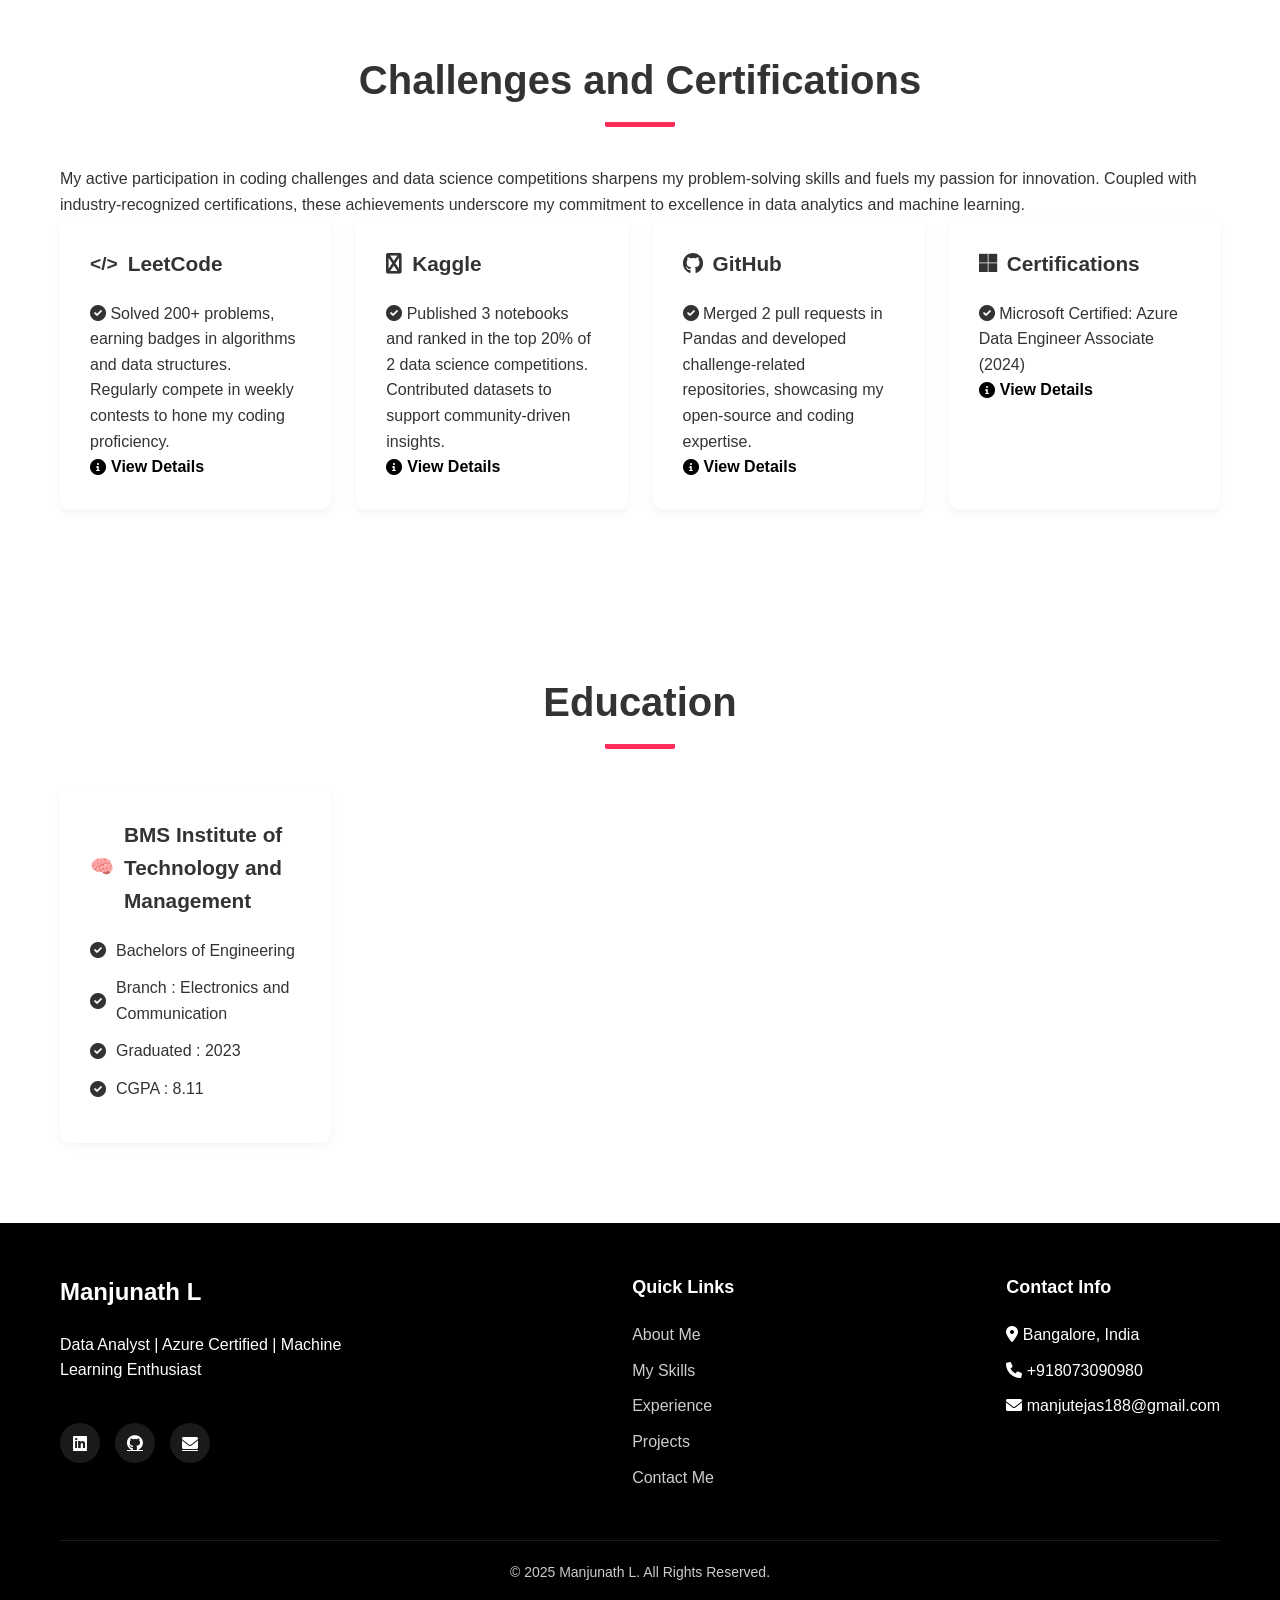
==== commit 9a12a459: "experience details with align" ====
--- a/index.html
+++ b/index.html
@@ -146,14 +146,14 @@
 
             <!-- First job entry - Experience on left, Skills on right -->
             <div class="timeline-entry">
-                <div class="timeline-left">
+                <div class="timeline-right">
                     <div class="timeline-date-pill">June 2023 - Present</div>
                     <h2 class="job-title">Data Analyst</h2>
                     <h3 class="company-name">Futurlytic Pvt Ltd, Bangalore</h3>
                     <ul class="job-responsibilities">
                         <li>Automated data pipelines for VIN decoding, ensuring accurate integration of client-provided
-                            data into production databases.
-                            Optimized stored procedures, implemented validation rules, and enhanced error handling to
+                            data into production databases.Optimized stored procedures, implemented validation rules,
+                            and enhanced error handling to
                             support evolving business requirements, reducing manual entry by 90%.</li>
                         <li>Designed optimized multi-table joins, filters and aggregations to generate structured output
                             files used downstream for statistical analysis. And maintained an end to
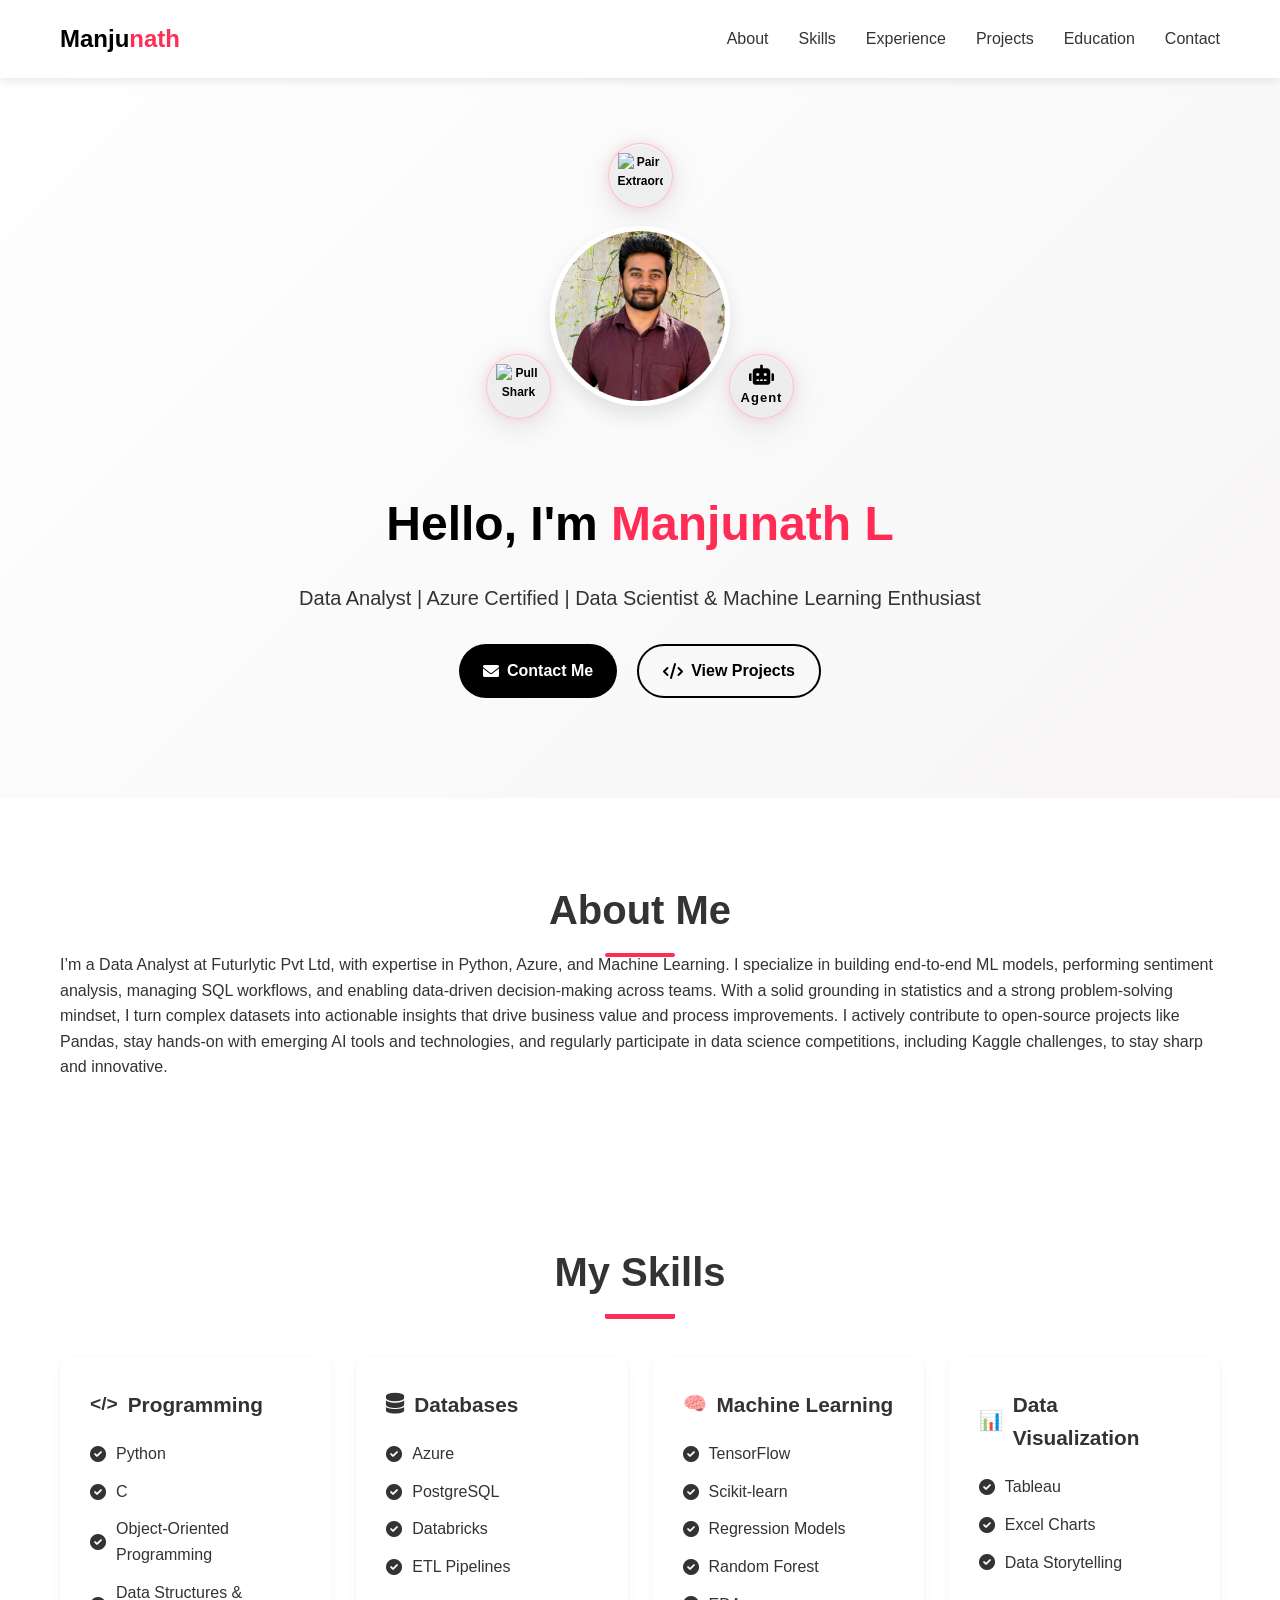
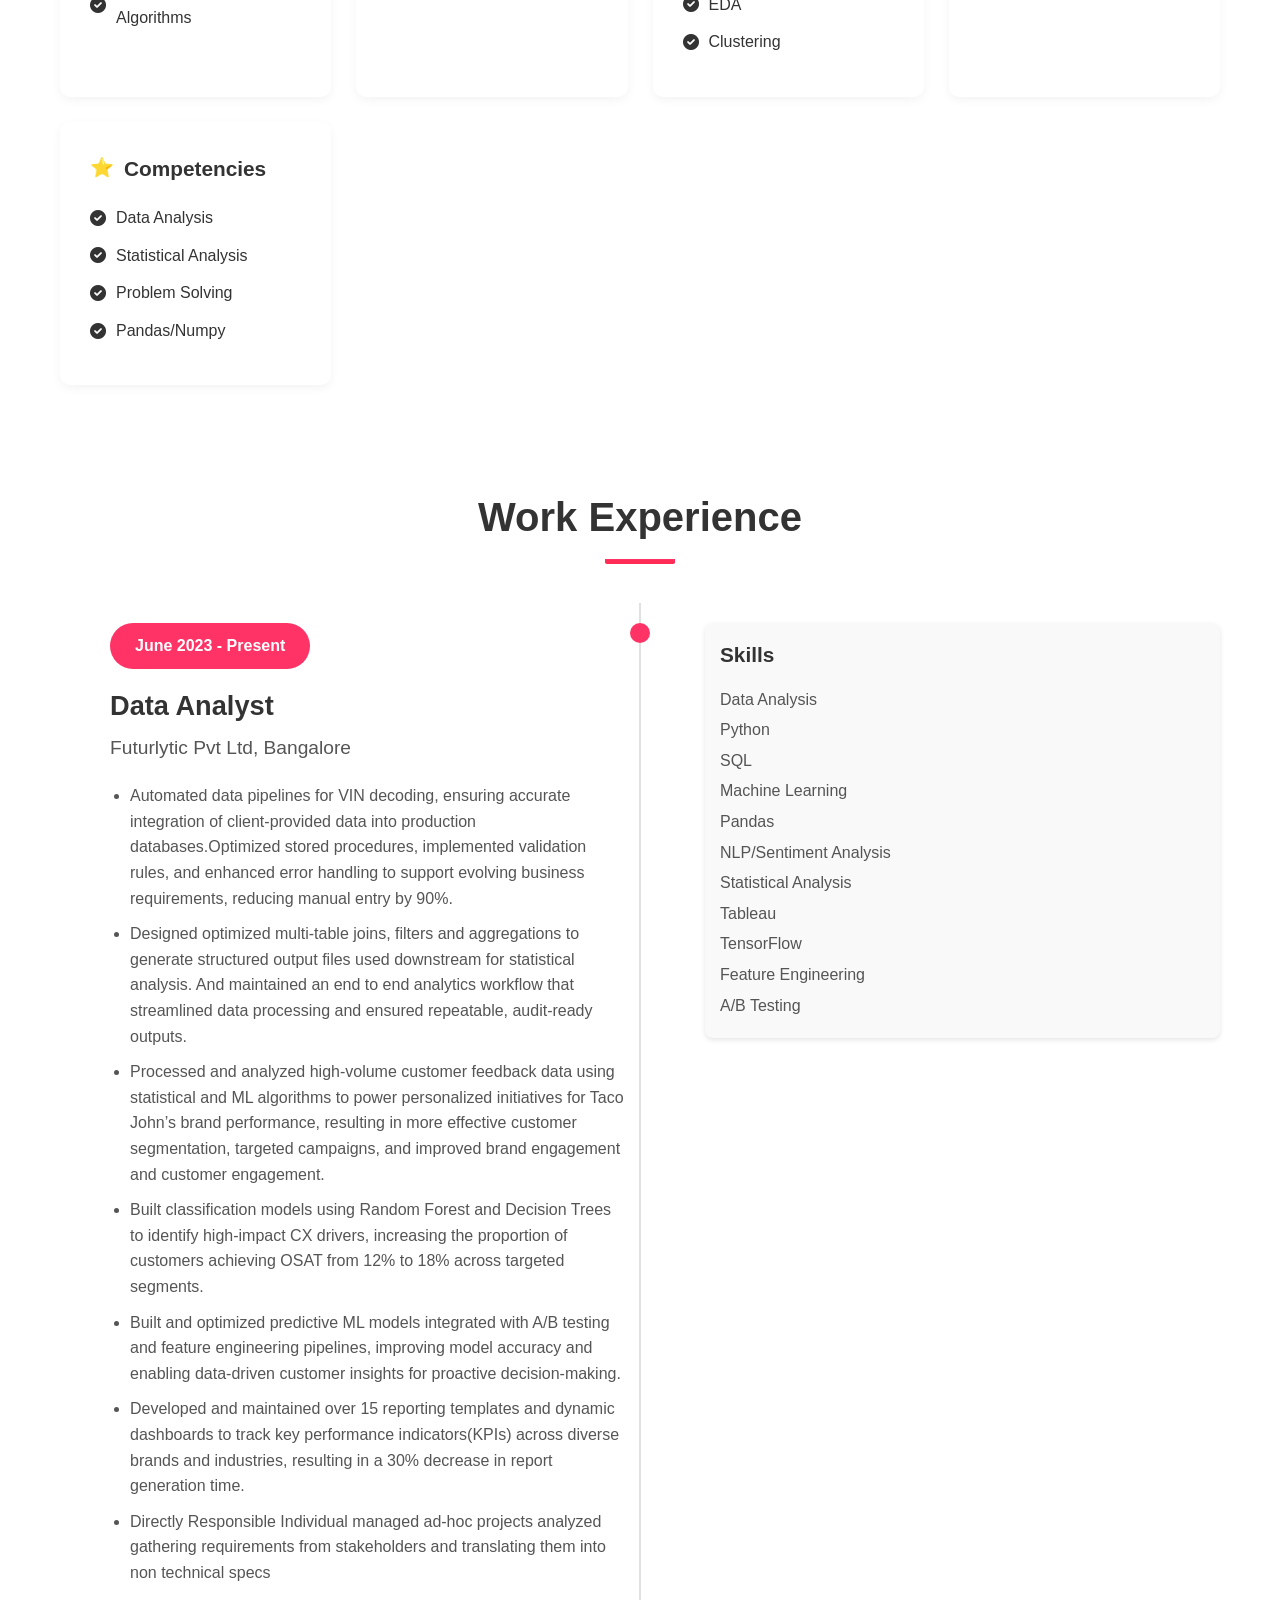
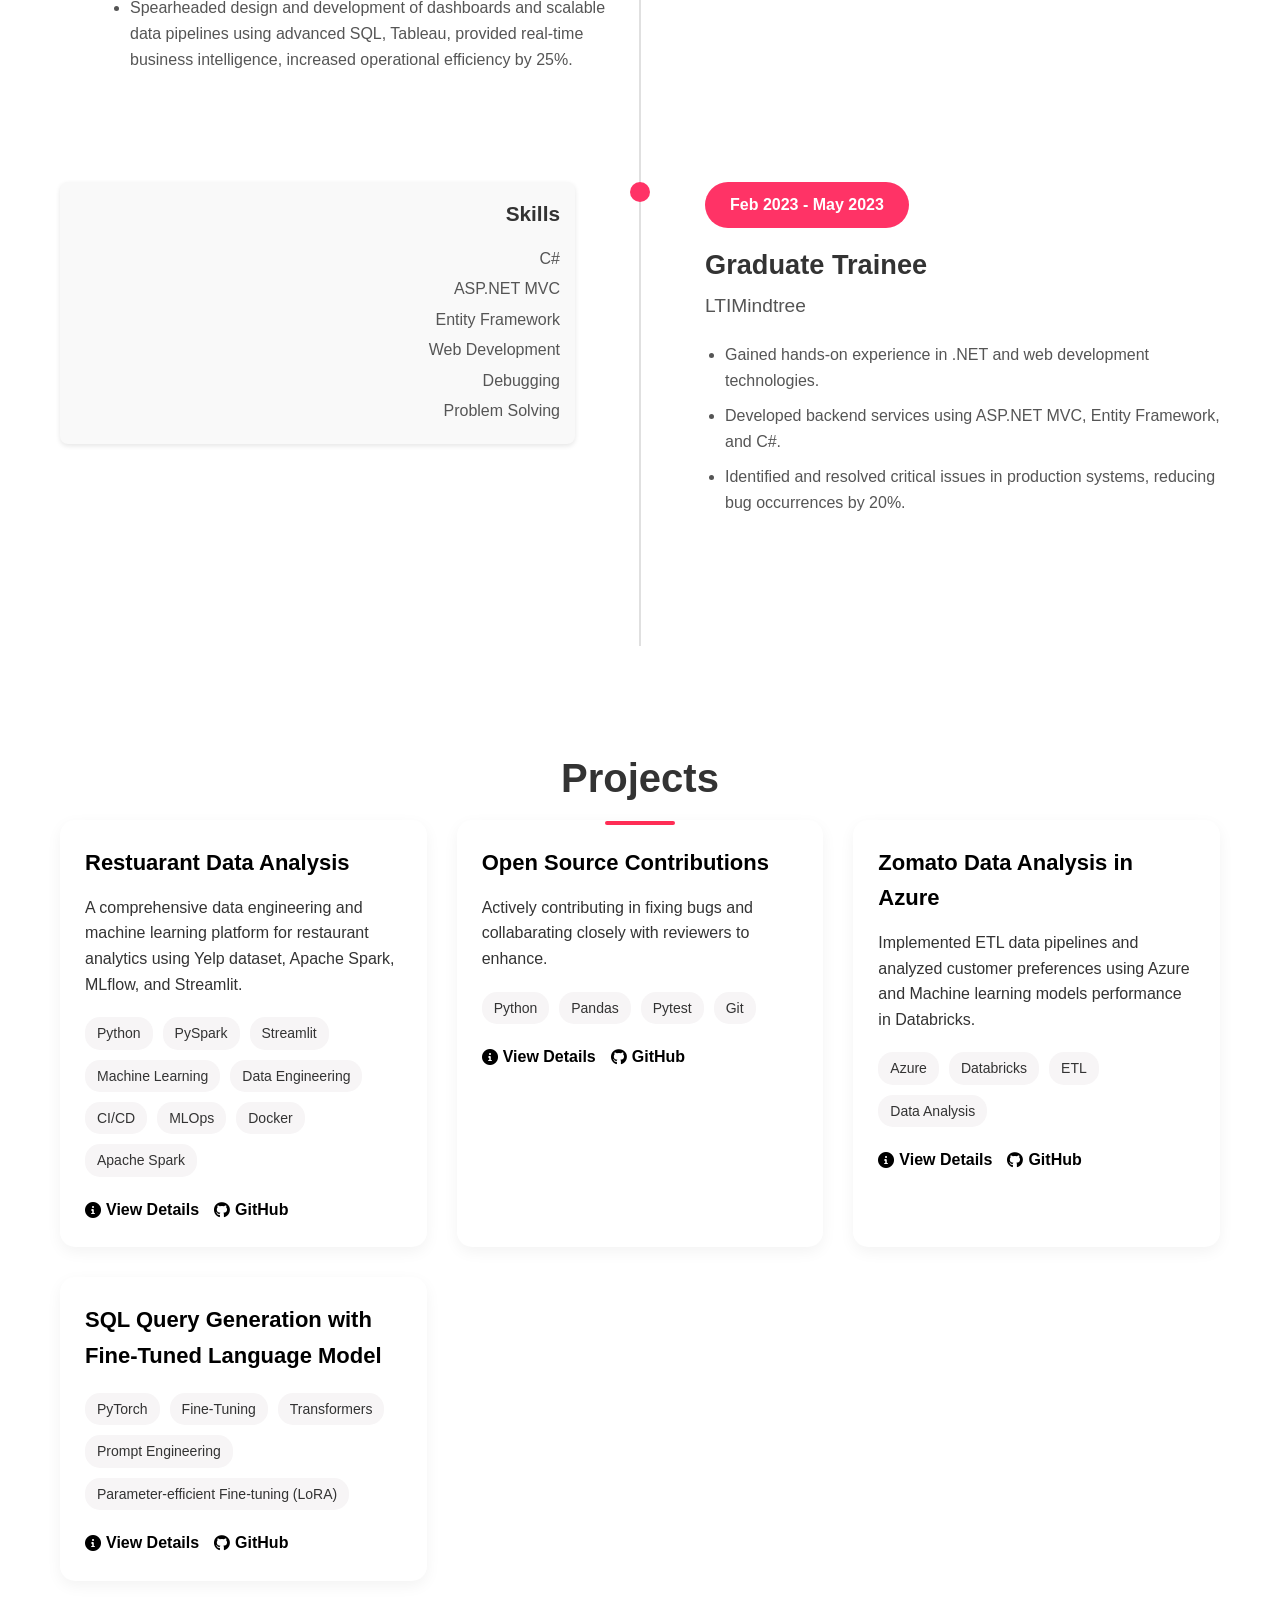
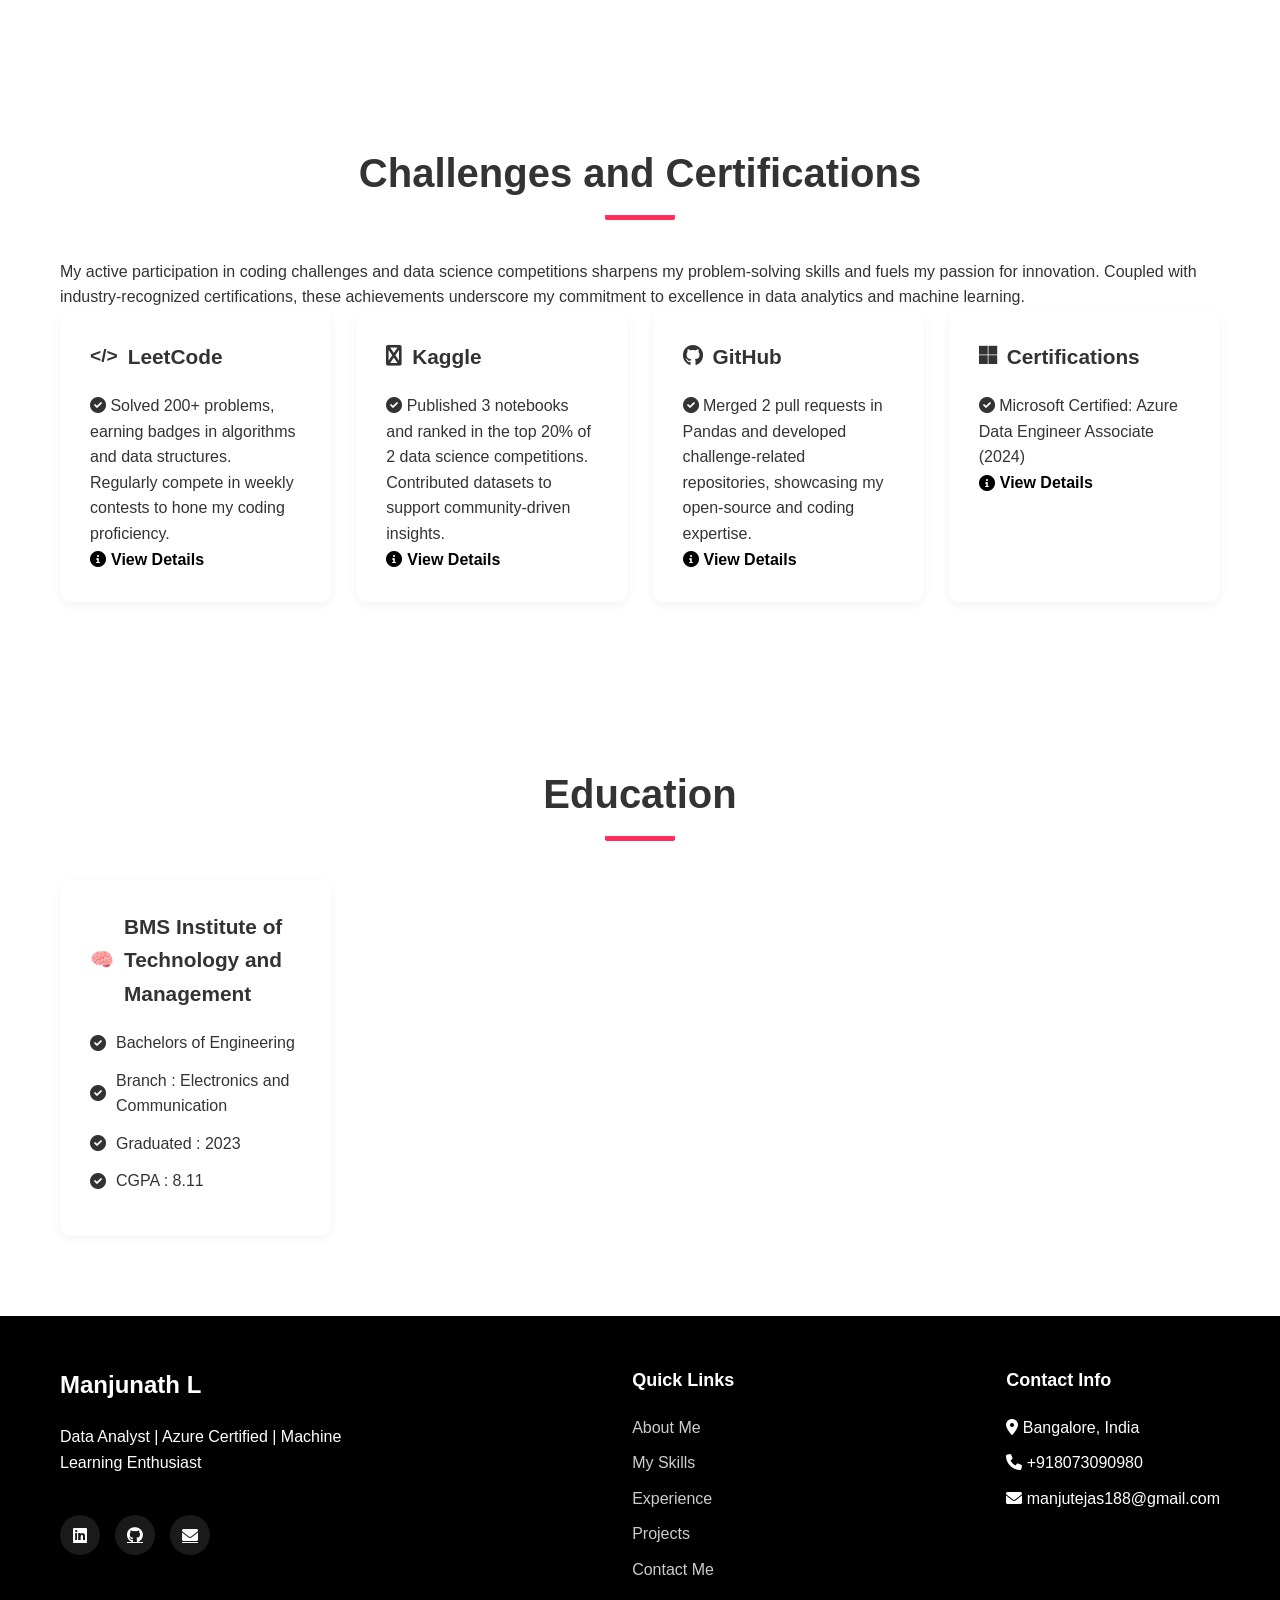
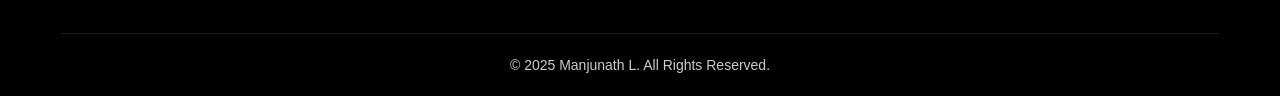
==== commit 1b5341ae: "Risk analysis agent with glass button" ====
--- a/index.html
+++ b/index.html
@@ -35,7 +35,33 @@
     <section class="hero">
         <div class="container">
             <div class="hero-content fadeIn">
-                <img src="hero_img.jpg" alt="Manjunath L" class="hero-img">
+                <div class="profile-container">
+                    <!-- The revolving track containing the buttons -->
+                    <div class="orbit">
+                        <!-- Button 1: Pair Extraordinaire -->
+                        <a href="https://github.com/users/Manju080/achievements/pair-extraordinaire" target="_blank"
+                            class="glass-button button1" title="Pair Extraordinaire">
+                            <img src="https://github.githubassets.com/assets/pair-extraordinaire-default-579438a20e01.png"
+                                alt="Pair Extraordinaire">
+                        </a>
+
+                        <!-- Button 2: Agent -->
+                        <a href="https://riskanalysisagentgit-rgyctpx8pabuaxv9u5mrqx.streamlit.app/" target="_blank"
+                            class="glass-button button2" title="Agent">
+                            <i class="fas fa-robot agent-icon"></i>
+                            <span class="agent-text">Agent</span>
+                        </a>
+
+                        <!-- Button 3: Pull Shark -->
+                        <a href="https://github.com/users/Manju080/achievements/pull-shark" target="_blank"
+                            class="glass-button button3" title="Pull Shark">
+                            <img src="https://github.githubassets.com/assets/pull-shark-default-498c279a747d.png" alt="Pull Shark">
+                        </a>
+                    </div>
+
+                    <!-- Center profile image -->
+                    <img src="hero_img.jpg" alt="Manjunath L" class="hero-img">
+                </div>
                 <h1>Hello, I'm <span style="color: var(--highlight);">Manjunath L</span></h1>
                 <p>Data Analyst | Azure Certified | Data Scientist & Machine Learning Enthusiast</p>
                 <div class="cta-buttons">
--- a/style.css
+++ b/style.css
@@ -104,15 +104,118 @@
     color: var(--text);
 }
 
+.profile-container {
+    position: relative;
+    width: 280px;
+    height: 280px;
+    display: flex;
+    justify-content: center;
+    align-items: center;
+    margin: 0 auto 30px;
+}
+
 .hero-img {
     width: 180px;
     height: 180px;
     border-radius: 50%;
-    margin: 0 auto 30px;
     object-fit: cover;
+    z-index: 10;
+    position: relative;
     border: 5px solid var(--primary);
     box-shadow: 0 10px 20px rgba(0, 0, 0, 0.1);
 }
+
+.orbit {
+    position: absolute;
+    width: 100%;
+    height: 100%;
+    border-radius: 50%;
+    animation: revolve 12s linear infinite;
+}
+
+.glass-button {
+    position: absolute;
+    width: 65px;
+    height: 65px;
+    border-radius: 50%;
+    cursor: pointer;
+    background: rgba(0, 0, 0, 0.05);
+    backdrop-filter: blur(25px) saturate(200%);
+    -webkit-backdrop-filter: blur(25px) saturate(200%);
+    border: 1px solid rgba(255, 182, 193, 0.8);
+    box-shadow: inset 0 1px 1px rgba(255, 255, 255, 0.5), 0 8px 32px rgba(0, 0, 0, 0.1), 0 0 10px rgba(255, 182, 193, 0.4);
+    display: flex;
+    justify-content: center;
+    align-items: center;
+    flex-direction: column;
+    color: var(--accent);
+    font-weight: 600;
+    font-size: 12px;
+    animation: counter-revolve 12s linear infinite;
+    text-decoration: none;
+    transition: transform 0.3s ease, background 0.3s ease, border-color 0.3s ease, box-shadow 0.3s ease;
+}
+
+.glass-button:hover {
+    background: rgba(0, 0, 0, 0.1);
+    border-color: rgba(255, 105, 180, 1);
+    box-shadow: inset 0 1px 1px rgba(255, 255, 255, 0.8), 0 8px 32px rgba(0, 0, 0, 0.2), 0 0 25px rgba(255, 105, 180, 0.9), inset 0 0 15px rgba(255, 105, 180, 0.5);
+}
+
+.button1 {
+    top: 0;
+    left: 50%;
+    margin-left: -32.5px;
+    margin-top: -32.5px;
+}
+
+.button2 {
+    top: 50%;
+    left: 50%;
+    margin-top: 38px;
+    margin-left: 89px;
+}
+
+.button3 {
+    top: 50%;
+    left: 50%;
+    margin-top: 38px;
+    margin-left: -154px;
+}
+
+.profile-container:hover .orbit,
+.profile-container:hover .glass-button,
+.glass-button:hover {
+    animation-play-state: paused !important;
+    -webkit-animation-play-state: paused !important;
+}
+
+.glass-button img {
+    width: 45px;
+    height: 45px;
+    object-fit: contain;
+}
+
+.agent-text {
+    font-size: 13px;
+    letter-spacing: 1px;
+}
+
+.agent-icon {
+    font-size: 20px;
+    margin-bottom: 3px;
+}
+
+@keyframes revolve {
+    from { transform: rotate(0deg); }
+    to { transform: rotate(360deg); }
+}
+
+@keyframes counter-revolve {
+    from { transform: rotate(360deg); }
+    to { transform: rotate(0deg); }
+}
+
 
 .cta-buttons {
     display: flex;
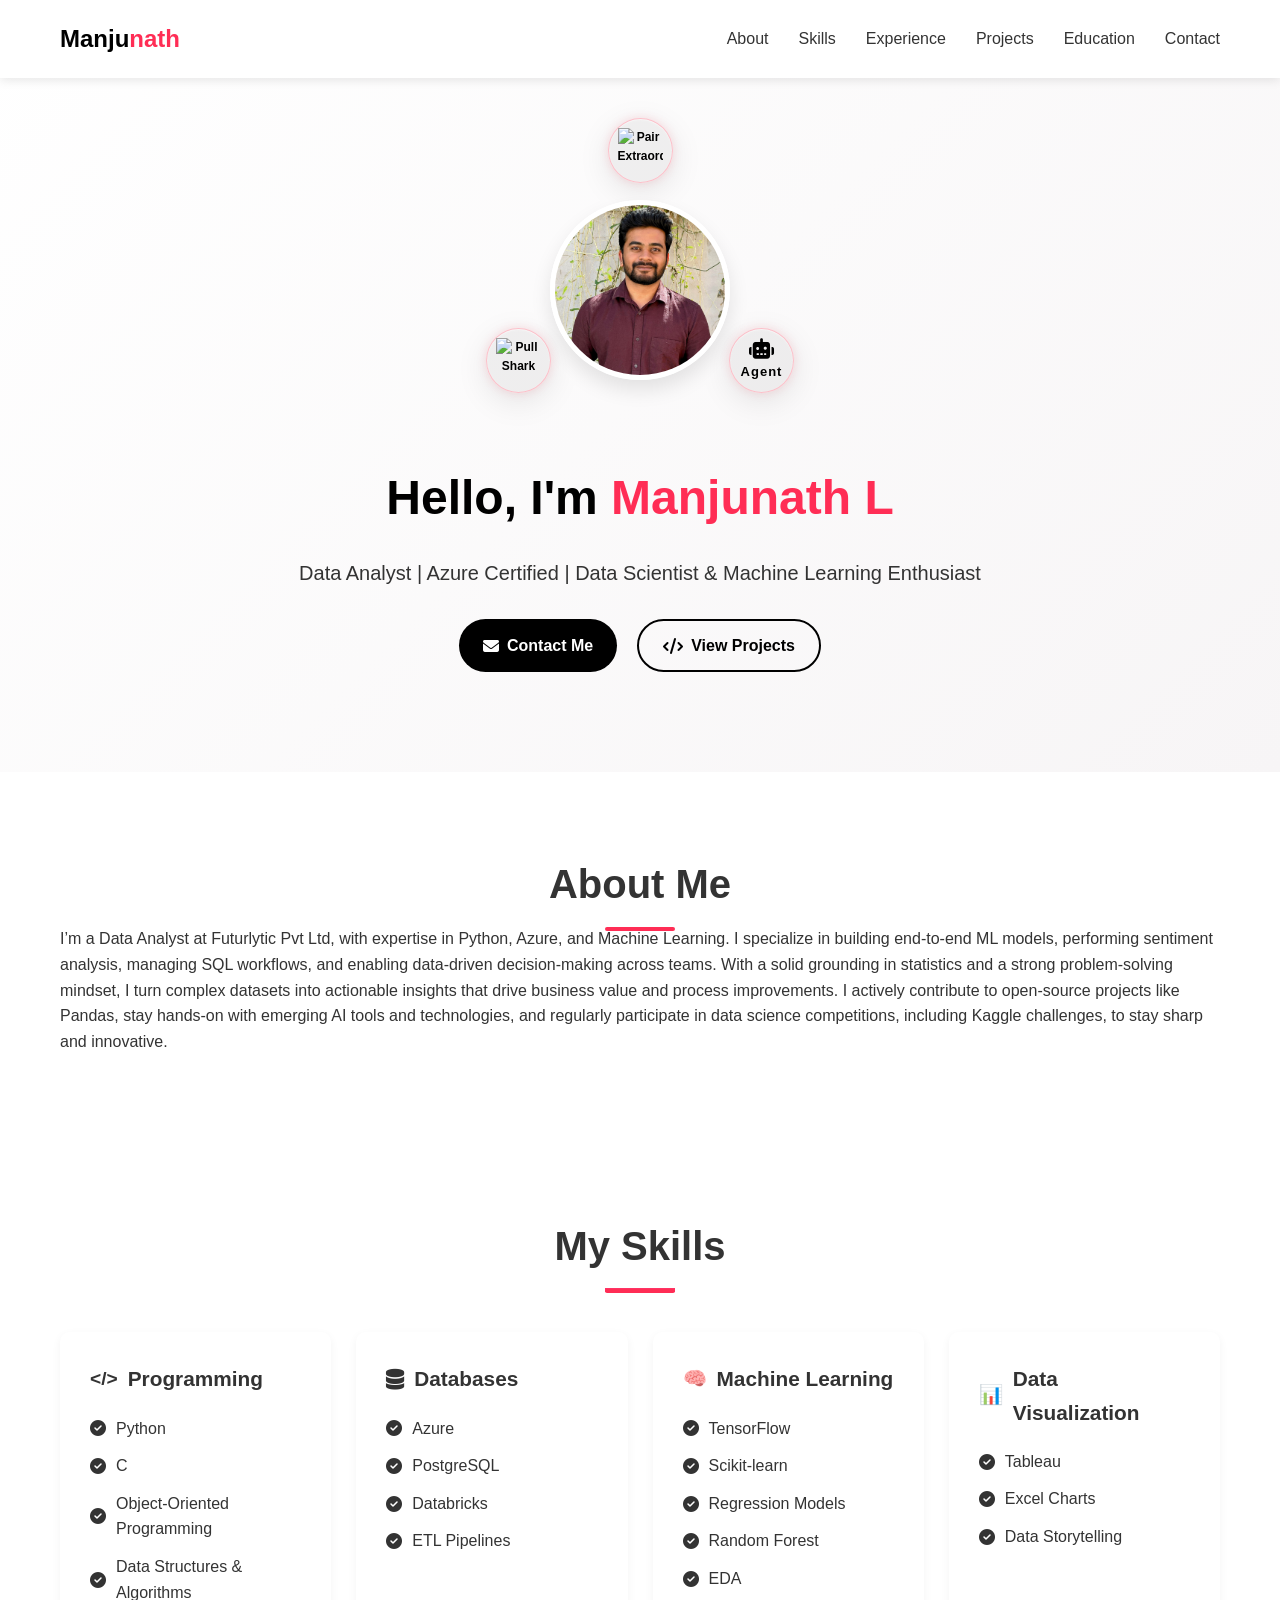
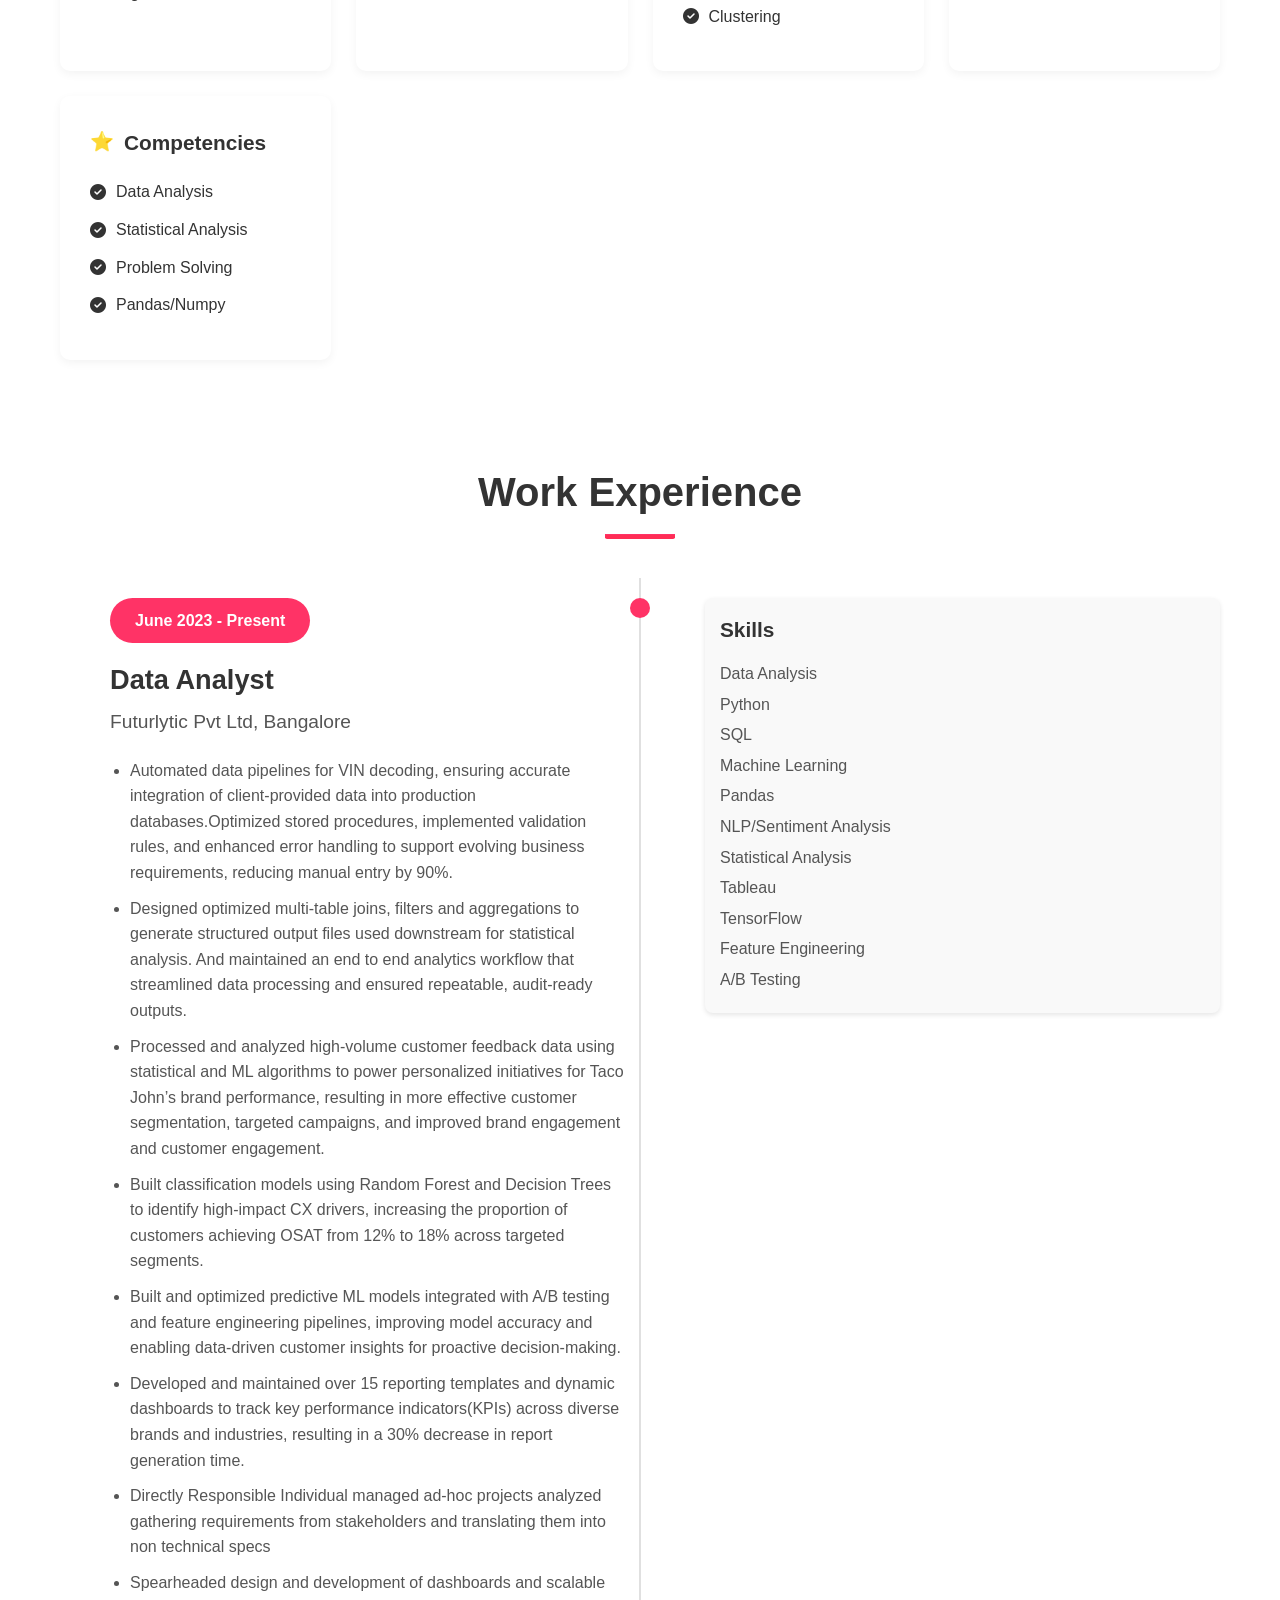
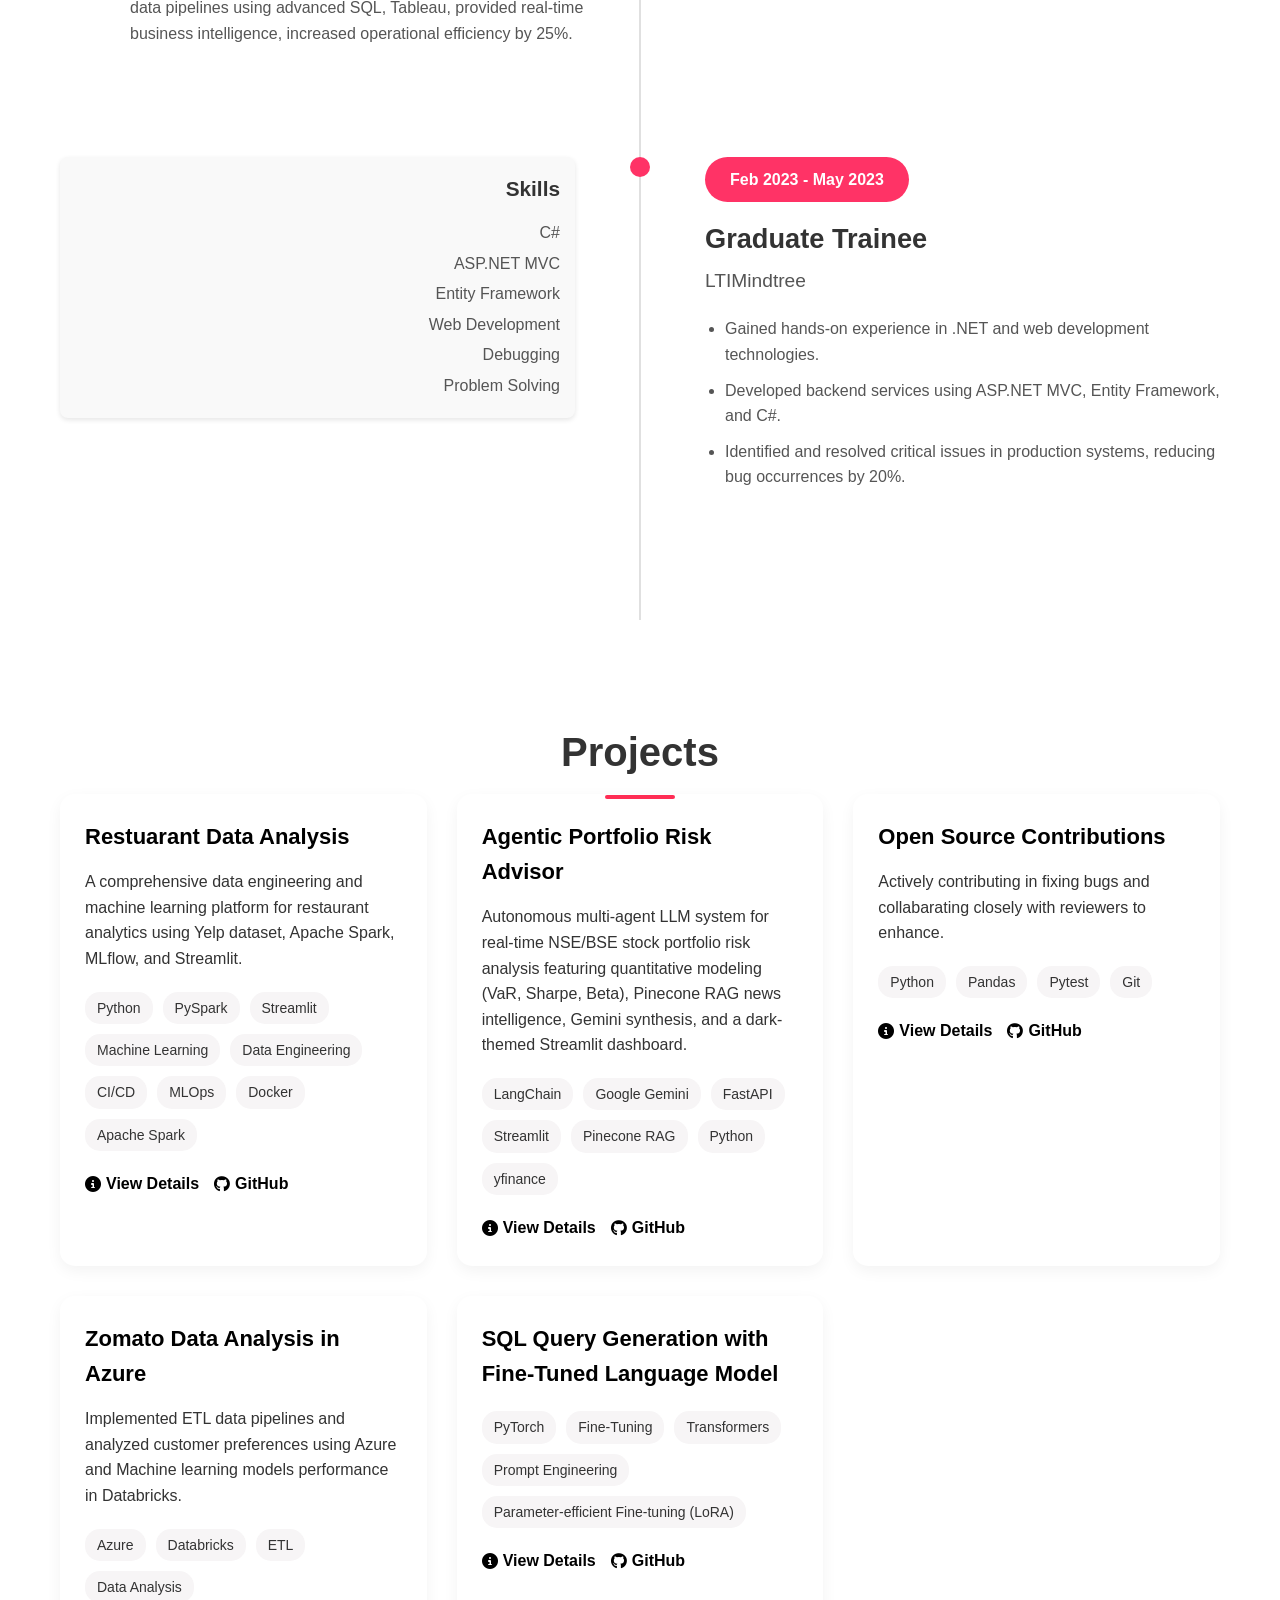
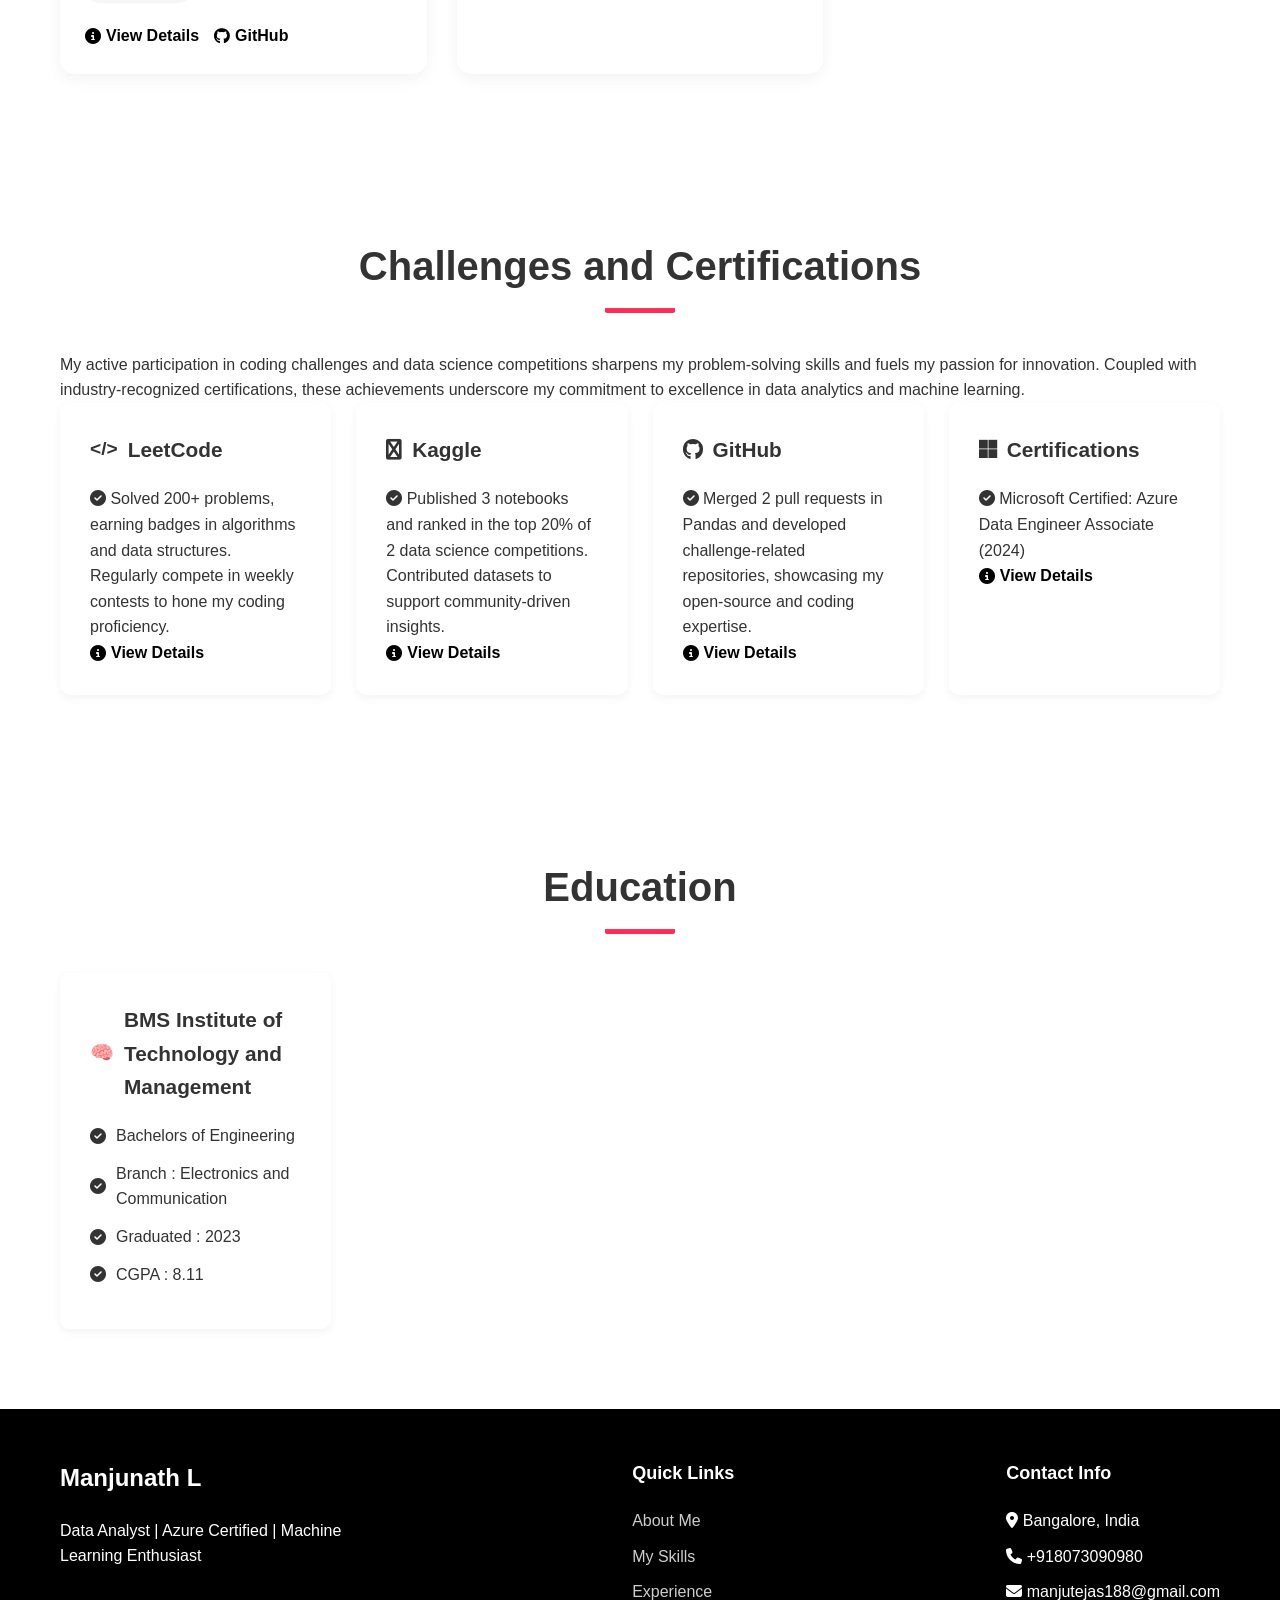
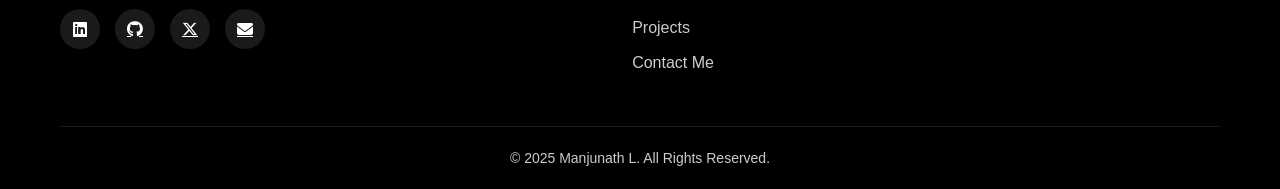
==== commit eba97f81: "Add Agentic Portfolio Risk Advisor project page and update index: new project card, contact fixes, X" ====
--- a/index.html
+++ b/index.html
@@ -5,10 +5,10 @@
     <meta charset="UTF-8">
     <meta name="viewport" content="width=device-width, initial-scale=1.0">
     <title>Manjunath L - Portfolio</title>
-    <link href="https://cdnjs.cloudflare.com/ajax/libs/font-awesome/6.0.0-beta3/css/all.min.css" rel="stylesheet">
+    <link href="https://cdnjs.cloudflare.com/ajax/libs/font-awesome/6.5.0/css/all.min.css" rel="stylesheet">
     <link href="style.css" rel="stylesheet">
+    <script src="script.js"></script>
 </head>
-script src="script.js"></script>
 
 <body>
     <!-- Header Section -->
@@ -22,7 +22,7 @@
                     <li><a href="#experience">Experience</a></li>
                     <li><a href="#projects">Projects</a></li>
                     <li><a href="#education">Education</a></li>
-                    <li><a href="#footer-content">Contact</a></li>
+                    <li><a href="#contact-info">Contact</a></li>
                 </ul>
                 <div class="nav-toggle" id="navToggle">
                     <i class="fas fa-bars"></i>
@@ -65,7 +65,7 @@
                 <h1>Hello, I'm <span style="color: var(--highlight);">Manjunath L</span></h1>
                 <p>Data Analyst | Azure Certified | Data Scientist & Machine Learning Enthusiast</p>
                 <div class="cta-buttons">
-                    <a href="manjutejas188@gmail.com" class="btn btn-primary">
+                    <a href="#contact-info" class="btn btn-primary">
                         <i class="fas fa-envelope"></i> Contact Me
                     </a>
                     <a href="#projects" class="btn btn-secondary">
@@ -299,6 +299,32 @@
                     </div>
                 </div>
 
+                <div class="project-card">
+                    <!-- <img src="/api/placeholder/400/200" alt="Agentic Portfolio Risk Advisor" class="project-img"> -->
+                    <div class="project-content">
+                        <h3 class="project-title">Agentic Portfolio Risk Advisor</h3>
+                        <p class="project-description">Autonomous multi-agent LLM system for real-time NSE/BSE stock
+                            portfolio risk analysis featuring quantitative modeling (VaR, Sharpe, Beta), Pinecone RAG
+                            news intelligence, Gemini synthesis, and a dark-themed Streamlit dashboard.</p>
+                        <div class="project-tags">
+                            <span class="project-tag">LangChain</span>
+                            <span class="project-tag">Google Gemini</span>
+                            <span class="project-tag">FastAPI</span>
+                            <span class="project-tag">Streamlit</span>
+                            <span class="project-tag">Pinecone RAG</span>
+                            <span class="project-tag">Python</span>
+                            <span class="project-tag">yfinance</span>
+                        </div>
+                        <div class="project-links">
+                            <a href="Agentic Portfolio Risk Advisor.html" class="project-link">
+                                <i class="fas fa-info-circle"></i> View Details
+                            </a>
+                            <a href="https://github.com/Manju080/Risk_Analysis_Agent" class="project-link" target="_blank">
+                                <i class="fab fa-github"></i> GitHub
+                            </a>
+                        </div>
+                    </div>
+                </div>
 
                 <div class="project-card">
                     <!-- <img src="/api/placeholder/400/200" alt="Open source contributions" class="project-img"> -->
@@ -459,18 +485,18 @@
     </section>
 
     <!-- Footer -->
-    <footer>
-        <div class="container" id="Contact">
+    <footer id="contact">
+        <div class="container">
             <div class="footer-content">
                 <div class="footer-about">
                     <div class="footer-logo">Manjunath L</div>
                     <p>Data Analyst | Azure Certified | Machine Learning Enthusiast</p>
                     <div class="social-links">
                         <div class="social-links">
-                            <a href="https://www.linkedin.com/in/manjunath-l-4771a6202/"><i
-                                    class="fab fa-linkedin"></i></a>
-                            <a href="https://github.com/Manju080"><i class="fab fa-github"></i></a>
-                            <a href="#"><i class="fas fa-envelope"></i></a>
+                            <a href="https://www.linkedin.com/in/manjunath-l-4771a6202/" target="_blank"><i class="fab fa-linkedin"></i></a>
+                            <a href="https://github.com/Manju080" target="_blank"><i class="fab fa-github"></i></a>
+                            <a href="https://x.com/Manjunath452784" target="_blank"><i class="fab fa-x-twitter"></i></a>
+                            <a href="mailto:manjutejas188@gmail.com"><i class="fas fa-envelope"></i></a>
                         </div>
                     </div>
                 </div>
@@ -481,15 +507,15 @@
                         <li><a href="index.html#skills">My Skills</a></li>
                         <li><a href="index.html#experience">Experience</a></li>
                         <li><a href="index.html#projects">Projects</a></li>
-                        <li><a href="manjutejas188@gmail.com">Contact Me</a></li>
-                    </ul>
-                </div>
-                <div class="footer-links">
+                        <li><a href="mailto:manjutejas188@gmail.com">Contact Me</a></li>
+                    </ul>
+                </div>
+                <div class="footer-links" id="contact-info">
                     <h3>Contact Info</h3>
                     <ul>
                         <li><i class="fas fa-map-marker-alt"></i> Bangalore, India</li>
                         <li><i class="fas fa-phone"></i> +918073090980</li>
-                        <li><i class="fas fa-envelope"></i> manjutejas188@gmail.com </li>
+                        <li><i class="fas fa-envelope"></i> <a href="mailto:manjutejas188@gmail.com" style="color: inherit; text-decoration: none;">manjutejas188@gmail.com</a></li>
                     </ul>
                 </div>
             </div>
